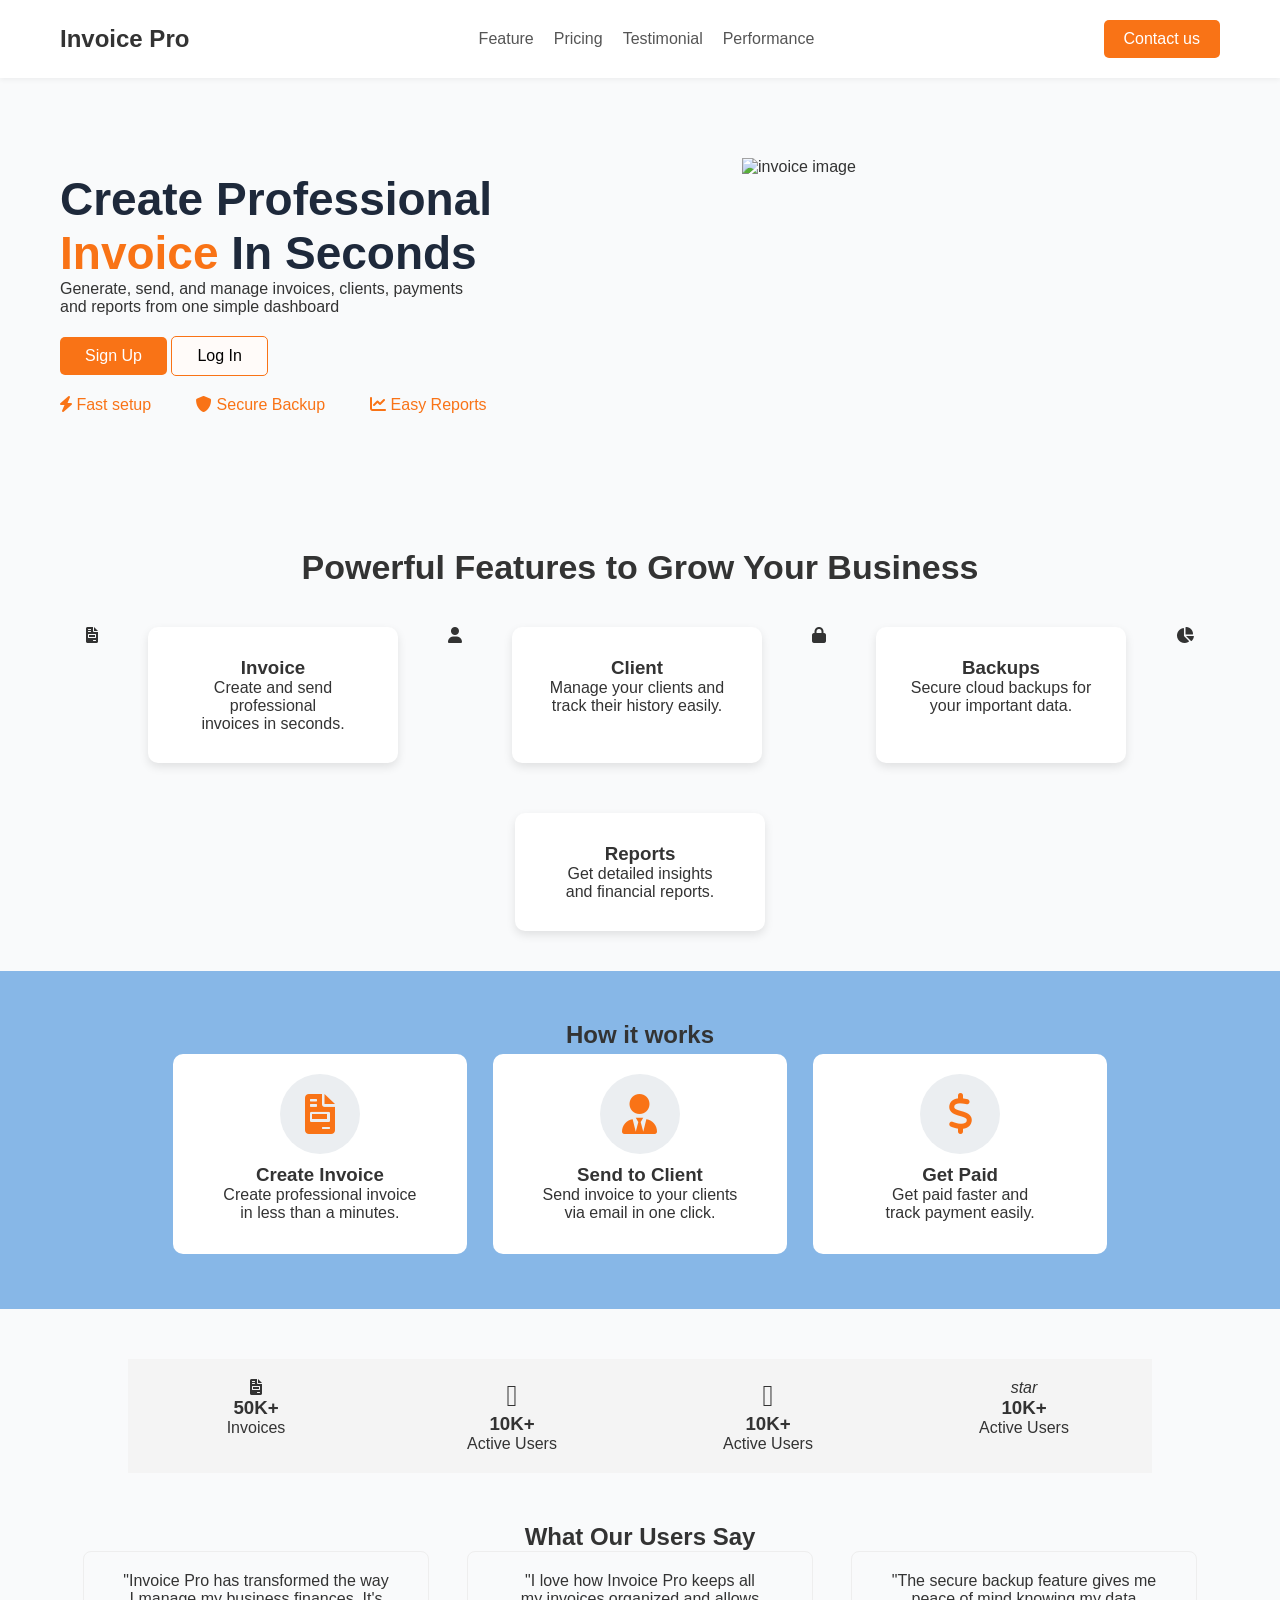
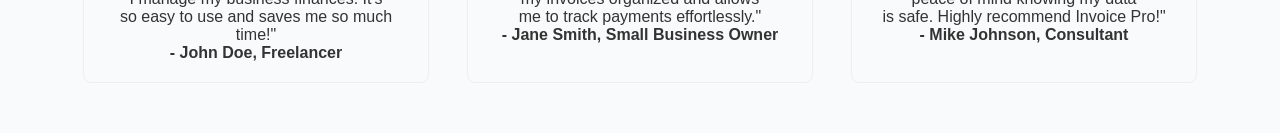
==== index.html @ 02c8c02e "add index.html and index,.css" ====
<!DOCTYPE html>
<html lang="en">

<head>
    <meta charset="UTF-8">
    <meta name="viewport" content="width=device-width, initial-scale=1.0">
    <title>InvoicePro Landing Page</title>
    <link rel="preconnect" href="https://fonts.googleapis.com">
<link rel="preconnect" href="https://gstatic.com" crossorigin>
<link href="https://googleapis.com" rel="stylesheet">
    <link rel="stylesheet" href="https://cdnjs.cloudflare.com/ajax/libs/font-awesome/6.0.0/css/all.min.css">
    <link rel="stylesheet" href="../css/index.css">
</head>

<body>

    <header class="header">
        <div class="container navbar">
            <div style="font-size: 24px; font-weight: bold;" class="logo">Invoice Pro</div>
            <nav>
                <ul class="nav-links">
                    <li><a href="#">Feature</a></li>
                    <li><a href="#">Pricing</a></li>
                    <li><a href="#">Testimonial</a></li>
                    <li><a href="#">Performance</a></li>
                </ul>
            </nav>
            <a href="#" class="btn-contact">Contact us</a>
        </div>
    </header>

    <section class="hero-section">
        <div class="container hero-container">
            <div class="hero-text">
                <h1>Create Professional <br> <span>Invoice</span> In Seconds</h1>
                <p>Generate, send, and manage invoices, clients, payments <br> and reports from one simple dashboard</p>
                <div class="hero-btns">
                    <button class="btn-signup">Sign Up</button>
                    <button class="btn-login">Log In</button>
                </div>
                <div style="margin-top: 20px;gap: 45px; display: flex; margin-left: 20px;">
                    <span><i class="fas fa-bolt"></i> Fast setup</span>
                    <span><i class="fas fa-shield-alt"></i> Secure Backup</span>
                    <span><i class="fas fa-chart-line"></i> Easy Reports</span>
                </div>
            </div>
            <div class="hero-image">
                <img src="#" alt="invoice image">
            </div>
        </div>
    </section>

    <section class="features-section">
        <h2 class="section-title">Powerful Features to Grow Your Business</h2>
        <div class="features-container">
            <i class="fas fa-file-invoice"></i>
            <div class="feature-item">
                <h3>Invoice</h3>
                <p>Create and send professional <br> invoices in seconds.</p>
            </div>
            <i class="fas fa-user"></i>
            <div class="feature-item">
                <h3>Client</h3>
                <p>Manage your clients and <br> track their history easily.</p>
            </div>
            <i class="fas fa-lock"></i>
            <div class="feature-item">
                <h3>Backups</h3>
                <p>Secure cloud backups for <br> your important data.</p>
            </div>
            <i class="fas fa-chart-pie"></i>
            <div class="feature-item">
                <h3>Reports</h3>
                <p>Get detailed insights <br> and financial reports.</p>
            </div>
        </div>
    </section>

    <section class="work">
        <h2>How it works</h2>
        <div class="work-container">
            <div class="work-step">
      <div class="work-icon"><i class="fa-solid fa-file-invoice"></i></div>
                <h3>Create Invoice</h3>
                <p>Create professional invoice <br> in less than a minutes.</p>
            </div>
            <div class="work-step">
               <div class="work-icon"><i class="fa-solid fa-user-tie"></i></div>
                <h3>Send to Client</h3>
                <p>Send invoice to your clients <br> via email in one click.</p>
            </div>
            <div class="work-step">
              <div class="work-icon"><i class="fa-solid fa-dollar-sign"></i></div>
                <h3>Get Paid</h3>
                <p>Get paid faster and <br> track payment easily.</p>
            </div>
        </div>
    </section>

     <section class="stats">
        <div class="stat-item">
            <i class="fa-solid fa-file-invoice"></i>
            <h3>50K+</h3>
            <p>Invoices</p>
        </div>
        <div class="stat-item">
            <i class="my-icon fa-file-invoice"></i>
            <h3>10K+</h3>
            <p>Active Users</p>
        </div>
        <div class="stat-item">
            <i class="my-icon fa-user"></i>
            <h3>10K+</h3>
            <p>Active Users</p>
        </div>
        <div class="stat-item">
           <i class="material-icons">star</i>
            <h3>10K+</h3>
            <p>Active Users</p>
        </div>
    </section> 

    <section class="review">
        <h2>What Our Users Say</h2>
        <div class="review-container">
            <div class="review-card">
                <p>"Invoice Pro has transformed the way  <br> I manage my business finances. It's <br> so easy to use and saves me
                    so much time!"</p>
                <h4>- John Doe, Freelancer</h4>
            </div>
            <div class="review-card">
                <p>"I love how Invoice Pro keeps all <br> my invoices organized and allows <br> me to track payments
                    effortlessly."</p>
                <h4>- Jane Smith, Small Business Owner</h4>
            </div>
            <div class="review-card">
                <p>"The secure backup feature gives me <br> peace of mind knowing my data <br> is safe. Highly recommend Invoice
                    Pro!"</p>
                <h4>- Mike Johnson, Consultant</h4>
            </div>
        </div>
    </section>
</body>

</html>
---- css/index.css ----
* {
    margin: 0;
    padding: 0;
    box-sizing: border-box;
    font-family: 'Poppins', sans-serif;
}

body {
    background-color: #f9fafb;
    color: #333;
}

.container {
    max-width: 1200px;
    margin: 0 auto;
    padding: 0 20px;
}


.header {
    background: white;
    padding: 20px 0;
    box-shadow: 0 2px 5px rgba(0, 0, 0, 0.05);
}

.navbar {
    display: flex;
    justify-content: space-between;
    align-items: center;
}

.nav-links {
    display: flex;
    list-style: none;
    gap: 20px;
}

.nav-links a {
    text-decoration: none;
    color: #555;
}

.btn-contact {
    background: #f97316;
    color: white;
    padding: 10px 20px;


    border-radius: 5px;
    text-decoration: none;
}



.hero-container {
    display: flex;
    align-items: center;
    padding: 80px 0;
    gap: 50px;
}

.hero-text h1 {
    margin-left: 20px;
    font-size: 46px;
    color: #1e293b;
}

.hero-text p {
    margin-left: 20px;
    /* font-size: 48px; */
    /* color: #1e293b; */
}

.hero-text span {
    color: #f97316;
}

.featured-bar {}

.hero-btns {
    gap: 30px;
    margin: 20px 20px;
}

.hero-image {
    width: 40%;
    height: 30vh;


    margin-left: 200px;
    /* background-color: rgb(61, 252, 252); */
    border-radius: 10px;
}

.btn-signup {
    background: #f97316;
    color: white;
    padding: 10px 25px;
    border: none;
    border-radius: 5px;
    cursor: pointer;
    text-decoration: none;
    font-size: 16px;
}

.btn-login {
    background: #fffbf9;
    color: rgb(2, 1, 1);
    padding: 10px 25px;
    border: none;
    border: 1px solid #f97316;
    border-radius: 5px;
    cursor: pointer;

    font-size: 16px;
}


.features-section {
    padding: 40px 20px;
    text-align: center;
}


.section-title {
    font-size: 34px;
    margin-bottom: 40px;
}

.features-container {
    margin: 0px 30px;
    display: flex;
    justify-content: center;
    gap: 50px;
    flex-wrap: wrap;
}

.feature-item {

    width: 250px;
    background: white;
    padding: 30px;
    border-radius: 10px;
    box-shadow: 0 4px 10px rgba(0, 0, 0, 0.1);
}

.feature-item i {
    font-size: 35px;
    color: #f97316;
    margin-bottom: 15px;
}


.work {
    background-color: #87b7e7;
    width: 100%;
    padding: 50px 0;
    text-align: center;
}

.work-container {
    display: flex;
    justify-content: space-around;
    align-items: center;
    width: 73%;
    margin: 5px auto;
    gap: 26px;
    /* background-color: #f97316; */
}

.work-step {
    width: 30%;
    display: flex;
    flex-direction: column;
    align-items: center;
    background-color: white;
    padding: 20px;
    border-radius: 10px;
}

.work-icon {
    width: 80px;
    height: 80px;
    padding: 20px 40px;
    font-size: 40px;
    background-color: #ebeef1;
    color: #f97316;
    border-radius: 50px;
    margin-bottom: 10px;
    display: flex;
    justify-content: center;
    /* background-color: #eee3db; */

}


.work-step {
    width: 35%;
    height: 200px;
    background-color: white;
}

.stats {
    width: 80%;
    display: flex;
    justify-content: space-around;
    margin: 50px auto 0 auto;
    padding: 20px 0;
    background-color: #f4f4f4;
}

.stat-item {
    width: 20%;
    text-align: center;
}
.my-icon {
    display: inline-block;
    font-size: 30px;
}

.review {
    width: 100%;
    padding: 50px 0;
    text-align: center;
}

.review-container {
    display: flex;
    justify-content: space-around;
    width: 90%;
    margin: 0 auto;
    flex-wrap: wrap;
}

.review-card {
    width: 30%;
    padding: 20px;
    box-sizing: border-box;
    border: 1px solid #eee;
    border-radius: 8px;
}
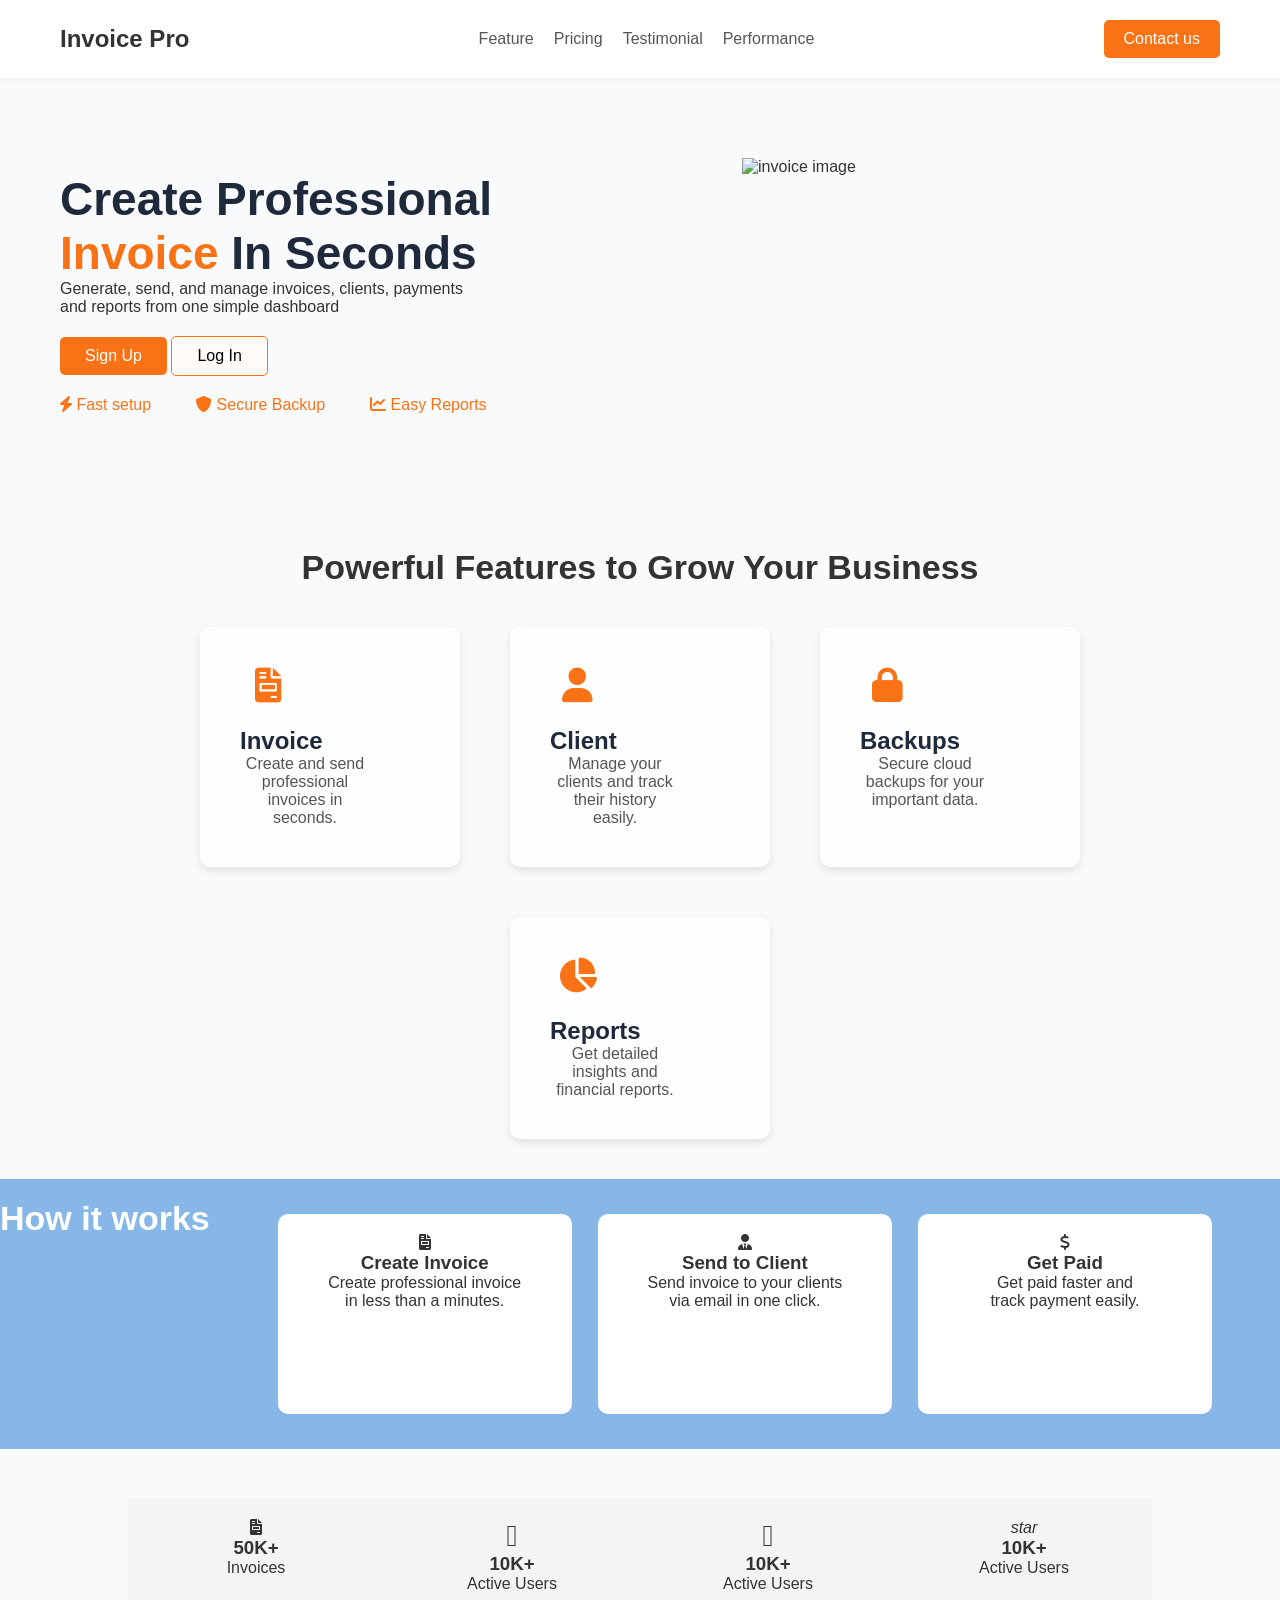
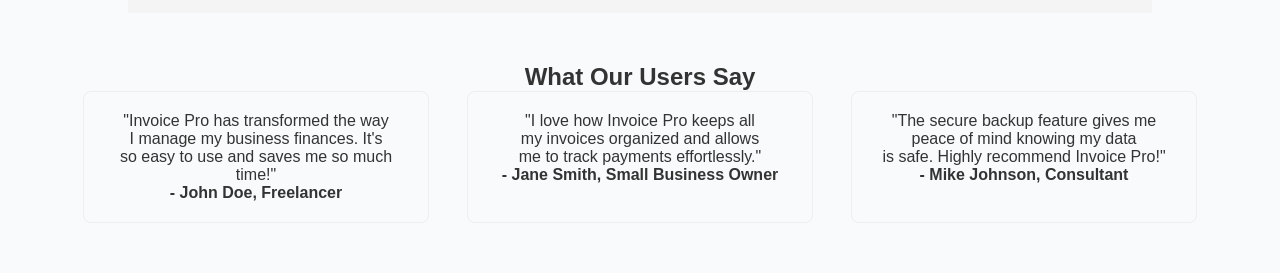
==== commit c3be4213: "add css" ====
--- a/index.html
+++ b/index.html
@@ -53,31 +53,31 @@
     <section class="features-section">
         <h2 class="section-title">Powerful Features to Grow Your Business</h2>
         <div class="features-container">
-            <i class="fas fa-file-invoice"></i>
             <div class="feature-item">
+                <i class="fas fa-file-invoice"></i>
                 <h3>Invoice</h3>
-                <p>Create and send professional <br> invoices in seconds.</p>
+                <p>Create and send professional invoices in seconds.</p>
             </div>
-            <i class="fas fa-user"></i>
             <div class="feature-item">
+                <i class="fas fa-user"></i>
                 <h3>Client</h3>
-                <p>Manage your clients and <br> track their history easily.</p>
+                <p>Manage your clients and  track their history easily.</p>
             </div>
-            <i class="fas fa-lock"></i>
             <div class="feature-item">
+                <i class="fas fa-lock"></i>
                 <h3>Backups</h3>
-                <p>Secure cloud backups for <br> your important data.</p>
+                <p>Secure cloud backups for your important data.</p>
             </div>
-            <i class="fas fa-chart-pie"></i>
             <div class="feature-item">
+                <i class="fas fa-chart-pie"></i>
                 <h3>Reports</h3>
-                <p>Get detailed insights <br> and financial reports.</p>
+                <p>Get detailed insights and financial reports.</p>
             </div>
         </div>
     </section>
 
     <section class="work">
-        <h2>How it works</h2>
+        <h2 >How it works</h2>
         <div class="work-container">
             <div class="work-step">
       <div class="work-icon"><i class="fa-solid fa-file-invoice"></i></div>
--- a/css/index.css
+++ b/css/index.css
@@ -136,26 +136,50 @@
 }
 
 .feature-item {
-
-    width: 250px;
-    background: white;
-    padding: 30px;
+    width: 260px;
+    /* display: flex; */
+    text-align: center;
+    background: rgb(255, 254, 254);
+    padding: 40px;
     border-radius: 10px;
     box-shadow: 0 4px 10px rgba(0, 0, 0, 0.1);
 }
 
+.feature-item h3 {
+    margin-right: 150px;
+    margin-top: 10px;
+    font-size: 24px;
+    color: #1e293b;
+}
+
 .feature-item i {
+    margin-right: 125px;
     font-size: 35px;
     color: #f97316;
     margin-bottom: 15px;
 }
+.feature-item p {
+    margin-right: 50px;
+    color: #555
+}
 
 
 .work {
+    display: flex;
+
     background-color: #87b7e7;
     width: 100%;
-    padding: 50px 0;
-    text-align: center;
+    height: 30vh;
+    text-align: center;
+}
+
+.work h2 {
+    display: flex;
+    justify-content: center;
+    text-align: center;
+    color: white;
+    font-size: 34px;
+    margin-top: 20px;
 }
 
 .work-container {
@@ -179,7 +203,7 @@
 }
 
 .work-icon {
-    width: 80px;
+    /* width: 80px;
     height: 80px;
     padding: 20px 40px;
     font-size: 40px;
@@ -188,8 +212,8 @@
     border-radius: 50px;
     margin-bottom: 10px;
     display: flex;
-    justify-content: center;
-    /* background-color: #eee3db; */
+    justify-content: space-around;
+    background-color: #eee3db; */
 
 }
 
@@ -213,6 +237,7 @@
     width: 20%;
     text-align: center;
 }
+
 .my-icon {
     display: inline-block;
     font-size: 30px;
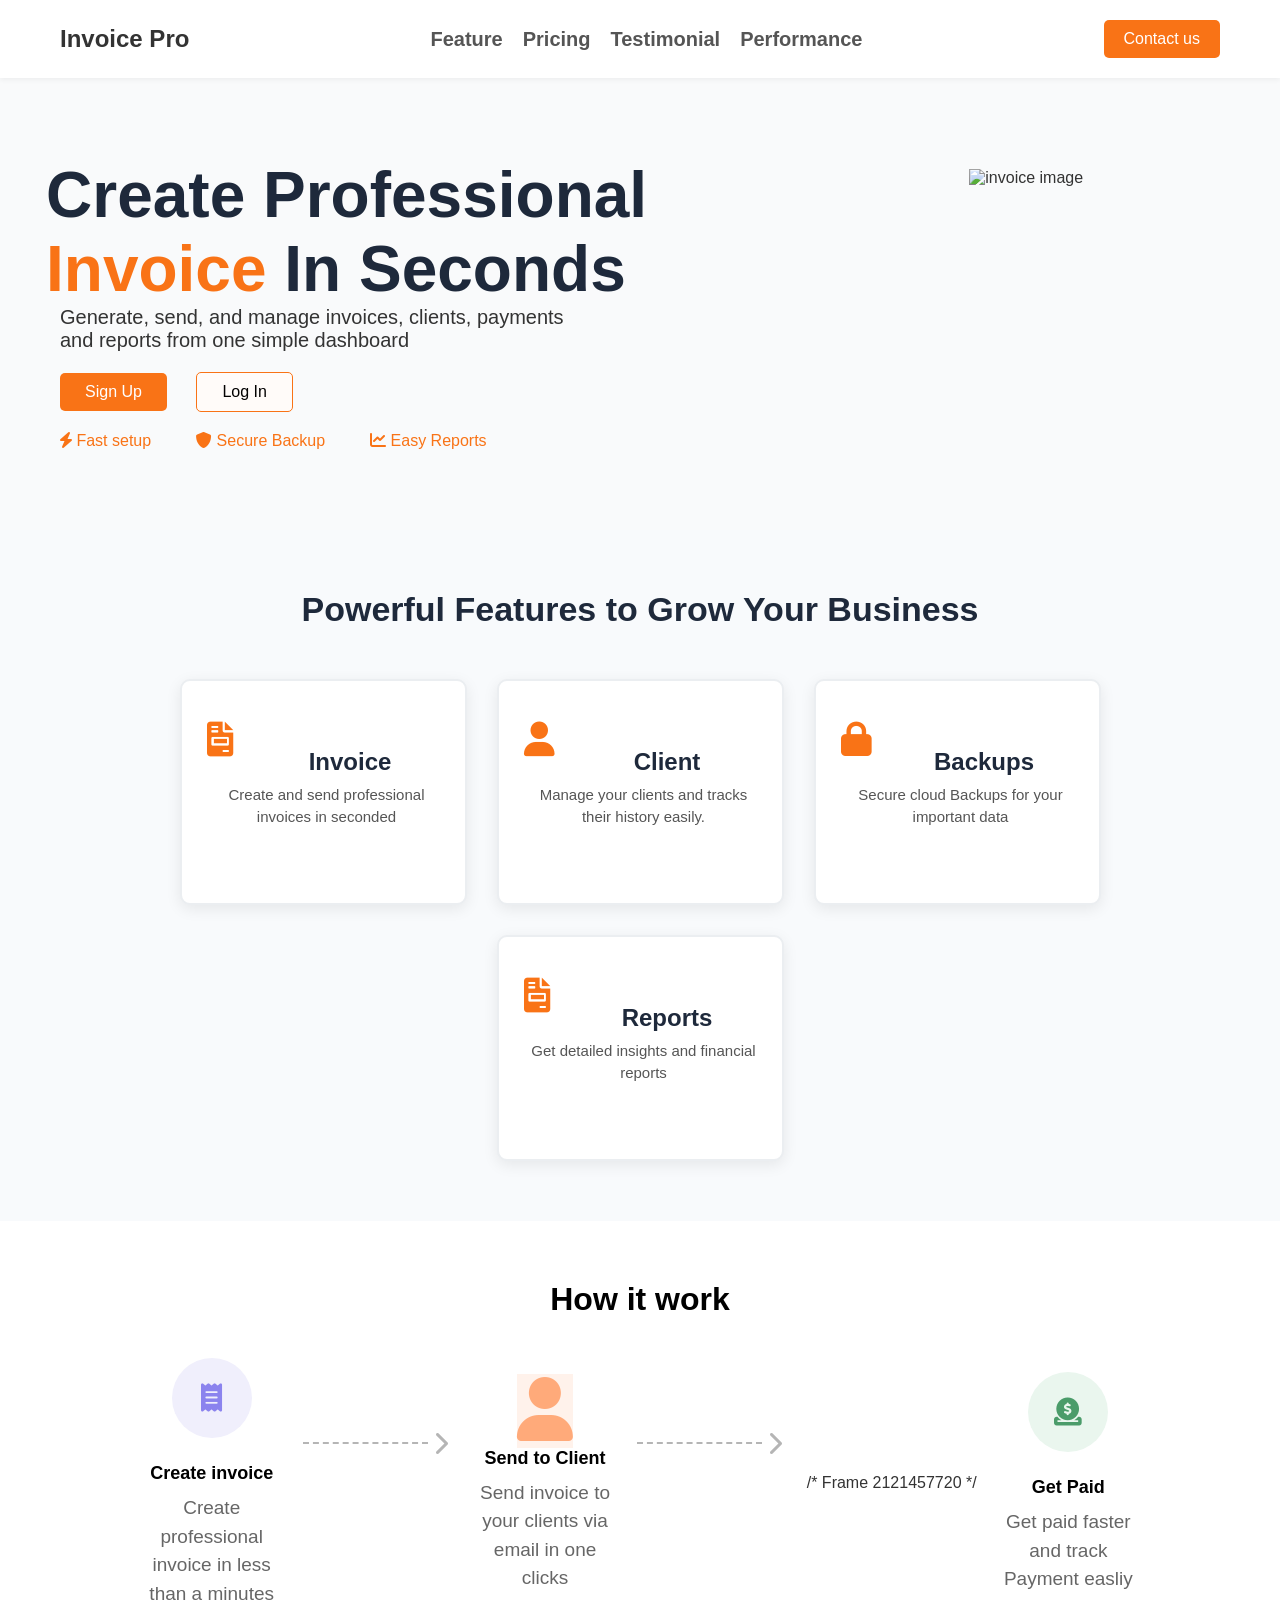
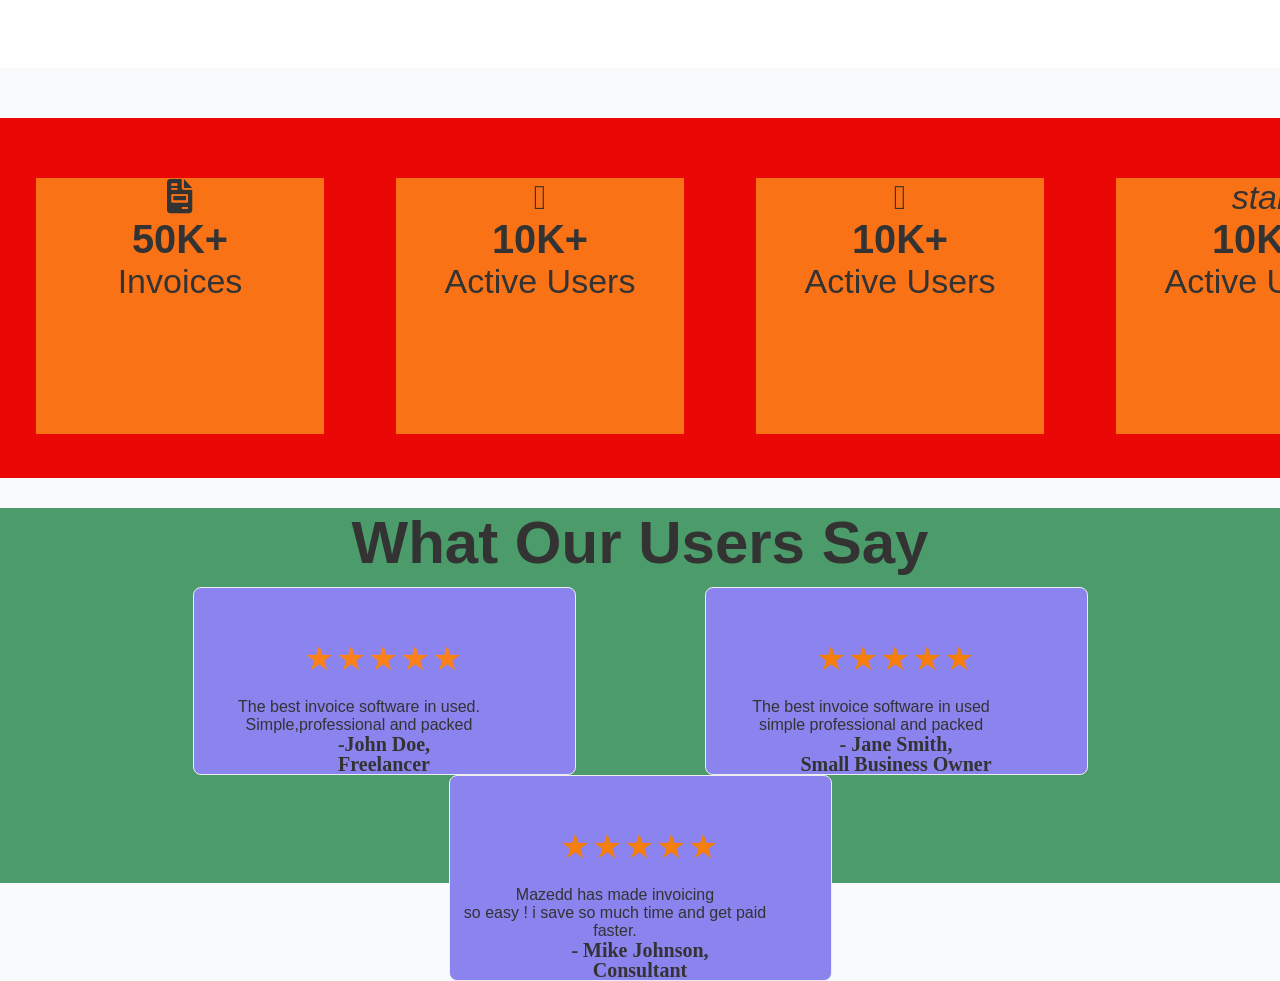
==== commit 6e752507: "index.html and css" ====
--- a/index.html
+++ b/index.html
@@ -6,10 +6,11 @@
     <meta name="viewport" content="width=device-width, initial-scale=1.0">
     <title>InvoicePro Landing Page</title>
     <link rel="preconnect" href="https://fonts.googleapis.com">
-<link rel="preconnect" href="https://gstatic.com" crossorigin>
-<link href="https://googleapis.com" rel="stylesheet">
+    <link rel="preconnect" href="https://gstatic.com" crossorigin>
+    <link href="https://fonts.googleapis.com" rel="stylesheet">
     <link rel="stylesheet" href="https://cdnjs.cloudflare.com/ajax/libs/font-awesome/6.0.0/css/all.min.css">
     <link rel="stylesheet" href="../css/index.css">
+
 </head>
 
 <body>
@@ -32,13 +33,14 @@
     <section class="hero-section">
         <div class="container hero-container">
             <div class="hero-text">
-                <h1>Create Professional <br> <span>Invoice</span> In Seconds</h1>
-                <p>Generate, send, and manage invoices, clients, payments <br> and reports from one simple dashboard</p>
+                <h1>Create Professional <span>Invoice</span> In Seconds</h1>
+                <p style="font-size: 20px;">Generate, send, and manage invoices, clients, payments <br> and reports from
+                    one simple dashboard</p>
                 <div class="hero-btns">
                     <button class="btn-signup">Sign Up</button>
                     <button class="btn-login">Log In</button>
                 </div>
-                <div style="margin-top: 20px;gap: 45px; display: flex; margin-left: 20px;">
+                <div style="margin-top: 20px;gap: 45px; display: flex; margin-left: 20px; border:20px ;">
                     <span><i class="fas fa-bolt"></i> Fast setup</span>
                     <span><i class="fas fa-shield-alt"></i> Secure Backup</span>
                     <span><i class="fas fa-chart-line"></i> Easy Reports</span>
@@ -50,54 +52,95 @@
         </div>
     </section>
 
+
+
     <section class="features-section">
         <h2 class="section-title">Powerful Features to Grow Your Business</h2>
+
         <div class="features-container">
             <div class="feature-item">
                 <i class="fas fa-file-invoice"></i>
                 <h3>Invoice</h3>
-                <p>Create and send professional invoices in seconds.</p>
+                <p>Create and send professional
+                    invoices in seconded</p>
             </div>
+
             <div class="feature-item">
                 <i class="fas fa-user"></i>
                 <h3>Client</h3>
-                <p>Manage your clients and  track their history easily.</p>
+                <p>Manage your clients and
+                    tracks their history easily.</p>
             </div>
+
             <div class="feature-item">
                 <i class="fas fa-lock"></i>
                 <h3>Backups</h3>
-                <p>Secure cloud backups for your important data.</p>
+                <p>Secure cloud Backups for
+                    your important data </p>
             </div>
+
             <div class="feature-item">
-                <i class="fas fa-chart-pie"></i>
+                <a href=""></a>
+                <i class="fas fa-file-invoice"></i>
+
                 <h3>Reports</h3>
-                <p>Get detailed insights and financial reports.</p>
+                <p>Get detailed insights and
+                    financial reports</p>
             </div>
         </div>
     </section>
 
+
     <section class="work">
-        <h2 >How it works</h2>
+        <h2>How it work</h2>
         <div class="work-container">
             <div class="work-step">
-      <div class="work-icon"><i class="fa-solid fa-file-invoice"></i></div>
-                <h3>Create Invoice</h3>
-                <p>Create professional invoice <br> in less than a minutes.</p>
+                <div class="work-icon icon-purple">
+
+                    <i class="fa-solid fa-receipt"></i>
+                </div>
+                <h3>Create invoice</h3>
+                <p>Create professional invoice in less than a minutes</p>
             </div>
+
+
+            <div class="work-arrow">
+                <i class="fa-solid fa-chevron-right"></i>
+            </div>
+
+
             <div class="work-step">
-               <div class="work-icon"><i class="fa-solid fa-user-tie"></i></div>
+                <div class="icon-orange">
+
+                    <i class="fa-solid fa-user"></i>
+                </div>
                 <h3>Send to Client</h3>
-                <p>Send invoice to your clients <br> via email in one click.</p>
+                <p>Send invoice to your clients via email in one clicks</p>
             </div>
+
+
+            <div class="work-arrow">
+                <i class="fa-solid fa-chevron-right"></i>
+            </div>/* Frame 2121457720 */
+
+
+
+
+
             <div class="work-step">
-              <div class="work-icon"><i class="fa-solid fa-dollar-sign"></i></div>
+                <div class="work-icon icon-green">
+
+                    <i class="fa-solid fa-circle-dollar-to-slot"></i>
+                </div>
                 <h3>Get Paid</h3>
-                <p>Get paid faster and <br> track payment easily.</p>
+                <p>Get paid faster and track Payment easliy</p>
             </div>
         </div>
     </section>
 
-     <section class="stats">
+
+
+    <section class="stats">
         <div class="stat-item">
             <i class="fa-solid fa-file-invoice"></i>
             <h3>50K+</h3>
@@ -114,29 +157,34 @@
             <p>Active Users</p>
         </div>
         <div class="stat-item">
-           <i class="material-icons">star</i>
+            <i class="material-icons">star</i>
             <h3>10K+</h3>
             <p>Active Users</p>
         </div>
-    </section> 
+    </section>
+
 
     <section class="review">
         <h2>What Our Users Say</h2>
         <div class="review-container">
             <div class="review-card">
-                <p>"Invoice Pro has transformed the way  <br> I manage my business finances. It's <br> so easy to use and saves me
-                    so much time!"</p>
-                <h4>- John Doe, Freelancer</h4>
+                <span class="icons" style="color: oklch(72.996% 0.17898 52.261); font-size: 34px; letter-spacing: 2px;">&#9733;&#9733;&#9733;&#9733;&#9733;</span>
+
+                <p>The best invoice software in used. <br> Simple,professional and packed </p>
+                <h4>-John Doe, <br> Freelancer</h4>
             </div>
             <div class="review-card">
-                <p>"I love how Invoice Pro keeps all <br> my invoices organized and allows <br> me to track payments
-                    effortlessly."</p>
-                <h4>- Jane Smith, Small Business Owner</h4>
+                <span class" icons" style="color: #f57e0e; font-size: 34px; letter-spacing: 2px;">&#9733;&#9733;&#9733;&#9733;&#9733;</span>
+
+                <p>The best invoice software in used <br> simple professional and packed</p>
+                <h4>- Jane Smith, <br> Small Business Owner</h4>
             </div>
             <div class="review-card">
-                <p>"The secure backup feature gives me <br> peace of mind knowing my data <br> is safe. Highly recommend Invoice
-                    Pro!"</p>
-                <h4>- Mike Johnson, Consultant</h4>
+                <span  class="icons"style="color: #f57e0e; font-size: 34px; letter-spacing: 2px; ">&#9733;&#9733;&#9733;&#9733;&#9733;</span>
+
+                <p>Mazedd has made invoicing <br> so easy ! i save so much time and get paid faster.</p>
+                <h4>- Mike Johnson, <br> Consultant</h4>
+                <!-- <a href="#">dfhjsk</a> -->
             </div>
         </div>
     </section>
--- a/css/index.css
+++ b/css/index.css
@@ -33,6 +33,8 @@
     display: flex;
     list-style: none;
     gap: 20px;
+    font-weight: 600;
+    font-size: 20px;
 }
 
 .nav-links a {
@@ -60,14 +62,16 @@
 }
 
 .hero-text h1 {
-    margin-left: 20px;
-    font-size: 46px;
+    margin-left: 6px;
+    font-size: 64px;
+    font-weight: 600;
     color: #1e293b;
 }
 
 .hero-text p {
     margin-left: 20px;
-    /* font-size: 48px; */
+    font-size: 20px;
+    font-weight: 400;
     /* color: #1e293b; */
 }
 
@@ -78,7 +82,7 @@
 .featured-bar {}
 
 .hero-btns {
-    gap: 30px;
+    gap: 60px;
     margin: 20px 20px;
 }
 
@@ -101,6 +105,7 @@
     cursor: pointer;
     text-decoration: none;
     font-size: 16px;
+
 }
 
 .btn-login {
@@ -111,38 +116,81 @@
     border: 1px solid #f97316;
     border-radius: 5px;
     cursor: pointer;
-
+    margin-left: 25px;
     font-size: 16px;
 }
 
 
+
+
 .features-section {
-    padding: 40px 20px;
+    padding: 60px 20px;
     text-align: center;
-}
-
+    background-color: #f8fafc;
+}
 
 .section-title {
     font-size: 34px;
-    margin-bottom: 40px;
+    margin-bottom: 50px;
+    color: #1e293b;
 }
 
 .features-container {
-    margin: 0px 30px;
     display: flex;
     justify-content: center;
-    gap: 50px;
+    gap: 30px;
     flex-wrap: wrap;
+    padding: 0 5%;
 }
 
 .feature-item {
-    width: 260px;
-    /* display: flex; */
-    text-align: center;
-    background: rgb(255, 254, 254);
-    padding: 40px;
+    width: 287px;
+    height: 226px;
+    background: #ffffff;
+    padding: 40px 25px;
+    border: 2px solid #ebeef1;
+    box-shadow: 0 4px 15px rgba(0, 0, 0, 0.08);
+
     border-radius: 10px;
-    box-shadow: 0 4px 10px rgba(0, 0, 0, 0.1);
+    transition: all 0.3s ease;
+}
+
+.feature-item:hover {
+    border-color: #f97316;
+    box-shadow: 0 6px 20px rgba(0, 0, 0, 0.15);
+    transform: translateY(-5px);
+    transition: all 0.3s ease;
+}
+
+.feature-item i {
+    width: 11.941176414489746px;
+    height: 11.941176414489746px;
+    font-size: 40px;
+    color: #f97316;
+    margin-bottom: 20px;
+    display: block;
+}
+
+.feature-item h3 {
+    width: 287px;
+    height: 36px;
+    left: 22px;
+    top: 103px;
+    /* margin: 0 0 15px 0;  */
+    font-size: 24px;
+    color: #1e293b;
+    font-weight: 700;
+}
+
+.feature-item p {
+    width: 240px;
+    height: 48px;
+    top: 147px;
+    left: 22px;
+    margin: 0;
+    color: #555;
+    font-size: 15px;
+    line-height: 1.5;
 }
 
 .feature-item h3 {
@@ -157,110 +205,201 @@
     font-size: 35px;
     color: #f97316;
     margin-bottom: 15px;
-}
+    /* Frame 2121457730 position: absolute;
+    width: 287px;
+    height: 226px;
+    left: 1049px;
+    top: 983px; */
+    /* 
+    width: 287px;
+    height: 226px;
+    top: 983px;
+    left: 1049px;
+    angle: 0 deg;
+    opacity: 1; */
+
+}
+
 .feature-item p {
     margin-right: 50px;
     color: #555
 }
 
 
+@import url('https://googleapis.com');
+
 .work {
-    display: flex;
-
-    background-color: #87b7e7;
-    width: 100%;
-    height: 30vh;
+    font-family: 'Poppins', sans-serif;
+    padding: 60px 20px;
     text-align: center;
+    background-color: #ffffff;
 }
 
 .work h2 {
-    display: flex;
+    font-size: 32px;
+    font-weight: 700;
+    margin-bottom: 40px;
+    color: #000000;
+}
+
+.work-container {
+    display: flex;
+    align-items: center;
     justify-content: center;
-    text-align: center;
-    color: white;
-    font-size: 34px;
-    margin-top: 20px;
-}
-
-.work-container {
-    display: flex;
-    justify-content: space-around;
-    align-items: center;
-    width: 73%;
-    margin: 5px auto;
-    gap: 26px;
-    /* background-color: #f97316; */
+    max-width: 1000px;
+    margin: 0 auto;
+    gap: 20px;
 }
 
 .work-step {
-    width: 30%;
+    flex: 1;
     display: flex;
     flex-direction: column;
     align-items: center;
-    background-color: white;
-    padding: 20px;
-    border-radius: 10px;
 }
 
 .work-icon {
-    /* width: 80px;
+    width: 80px;
     height: 80px;
-    padding: 20px 40px;
-    font-size: 40px;
-    background-color: #ebeef1;
-    color: #f97316;
-    border-radius: 50px;
-    margin-bottom: 10px;
-    display: flex;
-    justify-content: space-around;
-    background-color: #eee3db; */
-
-}
-
-
-.work-step {
-    width: 35%;
-    height: 200px;
-    background-color: white;
-}
+    border-radius: 50%;
+    display: flex;
+    align-items: center;
+    justify-content: center;
+    font-size: 28px;
+    margin-bottom: 25px;
+}
+
+.icon-purple {
+    background-color: #f0effc;
+    color: #8b83ee;
+}
+
+.icon-orange {
+    background-color: #fff2eb;
+    color: #ffaa7a;
+    font-size: 64px;
+}
+
+.icon-green {
+    background-color: #eaf6ee;
+    color: #4b9c6a;
+}
+
+.work-step h3 {
+    font-size: 18px;
+    font-weight: 700;
+    color: #000000;
+    margin: 0 0 10px 0;
+}
+
+.work-step p {
+    font-size: 19px;
+    color: #666666;
+    line-height: 1.5;
+    margin: 0;
+}
+
+.work-arrow {
+    display: flex;
+    align-items: center;
+    justify-content: center;
+    color: #999999;
+    font-size: 24px;
+    width: 150px;
+    position: relative;
+    margin-bottom: 80px;
+}
+
+.work-arrow::before {
+    content: "";
+    position: absolute;
+    left: 0;
+    right: 25px;
+    top: 50%;
+    border-top: 2px dashed #b5b5b5;
+    transform: translateY(-50%);
+}
+
+.work-arrow i {
+    position: absolute;
+    right: 5px;
+    background: white;
+    padding-left: 5px;
+    color: #b5b5b5;
+}
+
 
 .stats {
-    width: 80%;
+    width: 1440px;
+    height: 360px;
     display: flex;
     justify-content: space-around;
     margin: 50px auto 0 auto;
     padding: 20px 0;
-    background-color: #f4f4f4;
+    background-color: #ec0707;
 }
 
 .stat-item {
     width: 20%;
+    height: 80%;
+    background-color: #f97316;
     text-align: center;
-}
-
-.my-icon {
-    display: inline-block;
-    font-size: 30px;
+    margin-top: 40px;
+    font-size: 34px;
+
+
 }
 
 .review {
     width: 100%;
-    padding: 50px 0;
+    height: 50%;
     text-align: center;
+    margin-top: 30px;
+    background-color: #4b9c6a;
+
+}
+
+.review h2 {
+    font-size: 60px;
+    style: bold;
+    size: 36px;
+    padding-bottom: 10px;
 }
 
 .review-container {
     display: flex;
     justify-content: space-around;
-    width: 90%;
+    width: 80%;
+    height: 296px;
+    /* background-color: #f97316; */
     margin: 0 auto;
     flex-wrap: wrap;
+    
 }
 
 .review-card {
-    width: 30%;
-    padding: 20px;
+    width: 383px;
+    
+    background-color: #8b83ee;
     box-sizing: border-box;
     border: 1px solid #eee;
     border-radius: 8px;
+    padding-top: 50px;
+}
+.review-card:hover{
+    color: #eaf6ee;
+}
+.review-card p{
+    padding-right: 50px;
+    padding-top: 20px;
+}
+.review-card h4 {
+    font-family: Poppins;
+    font-weight: 500px;
+    font-size: 20px;
+    line-height: 100%;
+}
+
+.icons {
+
 }
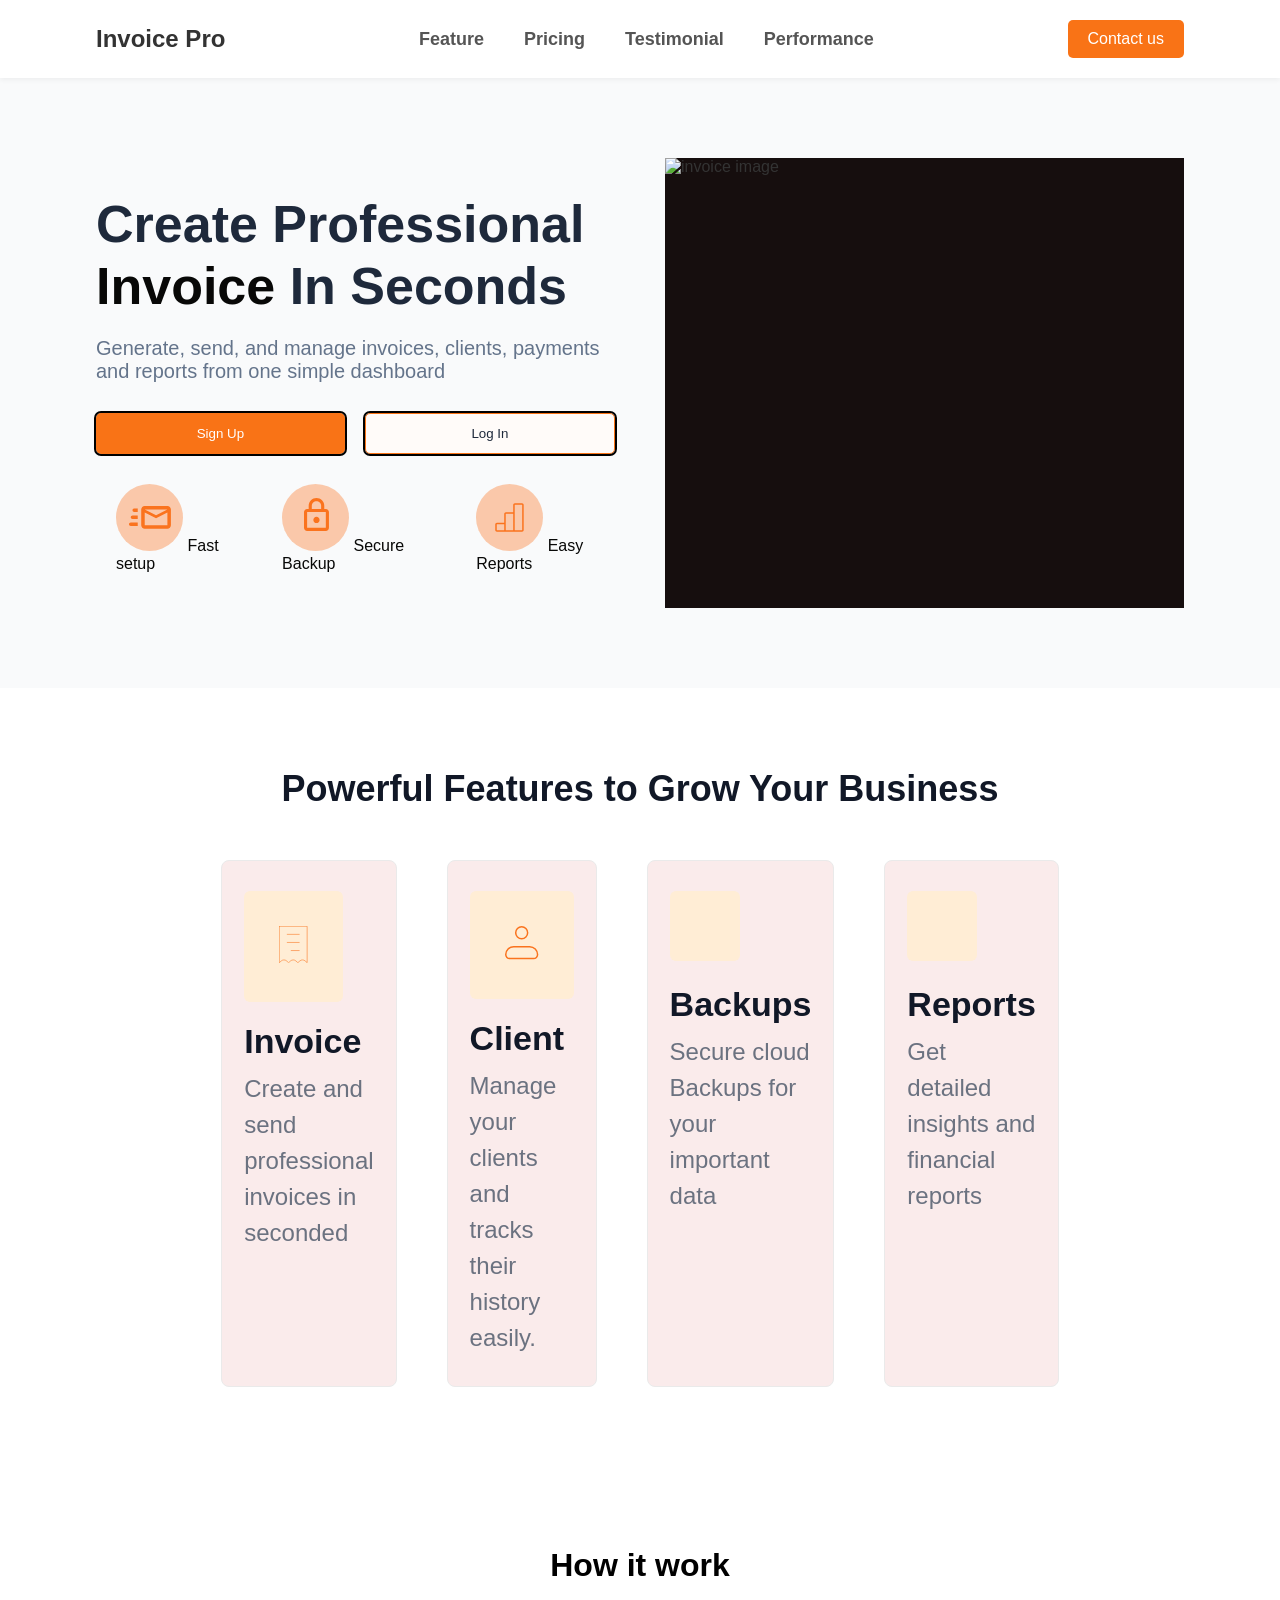
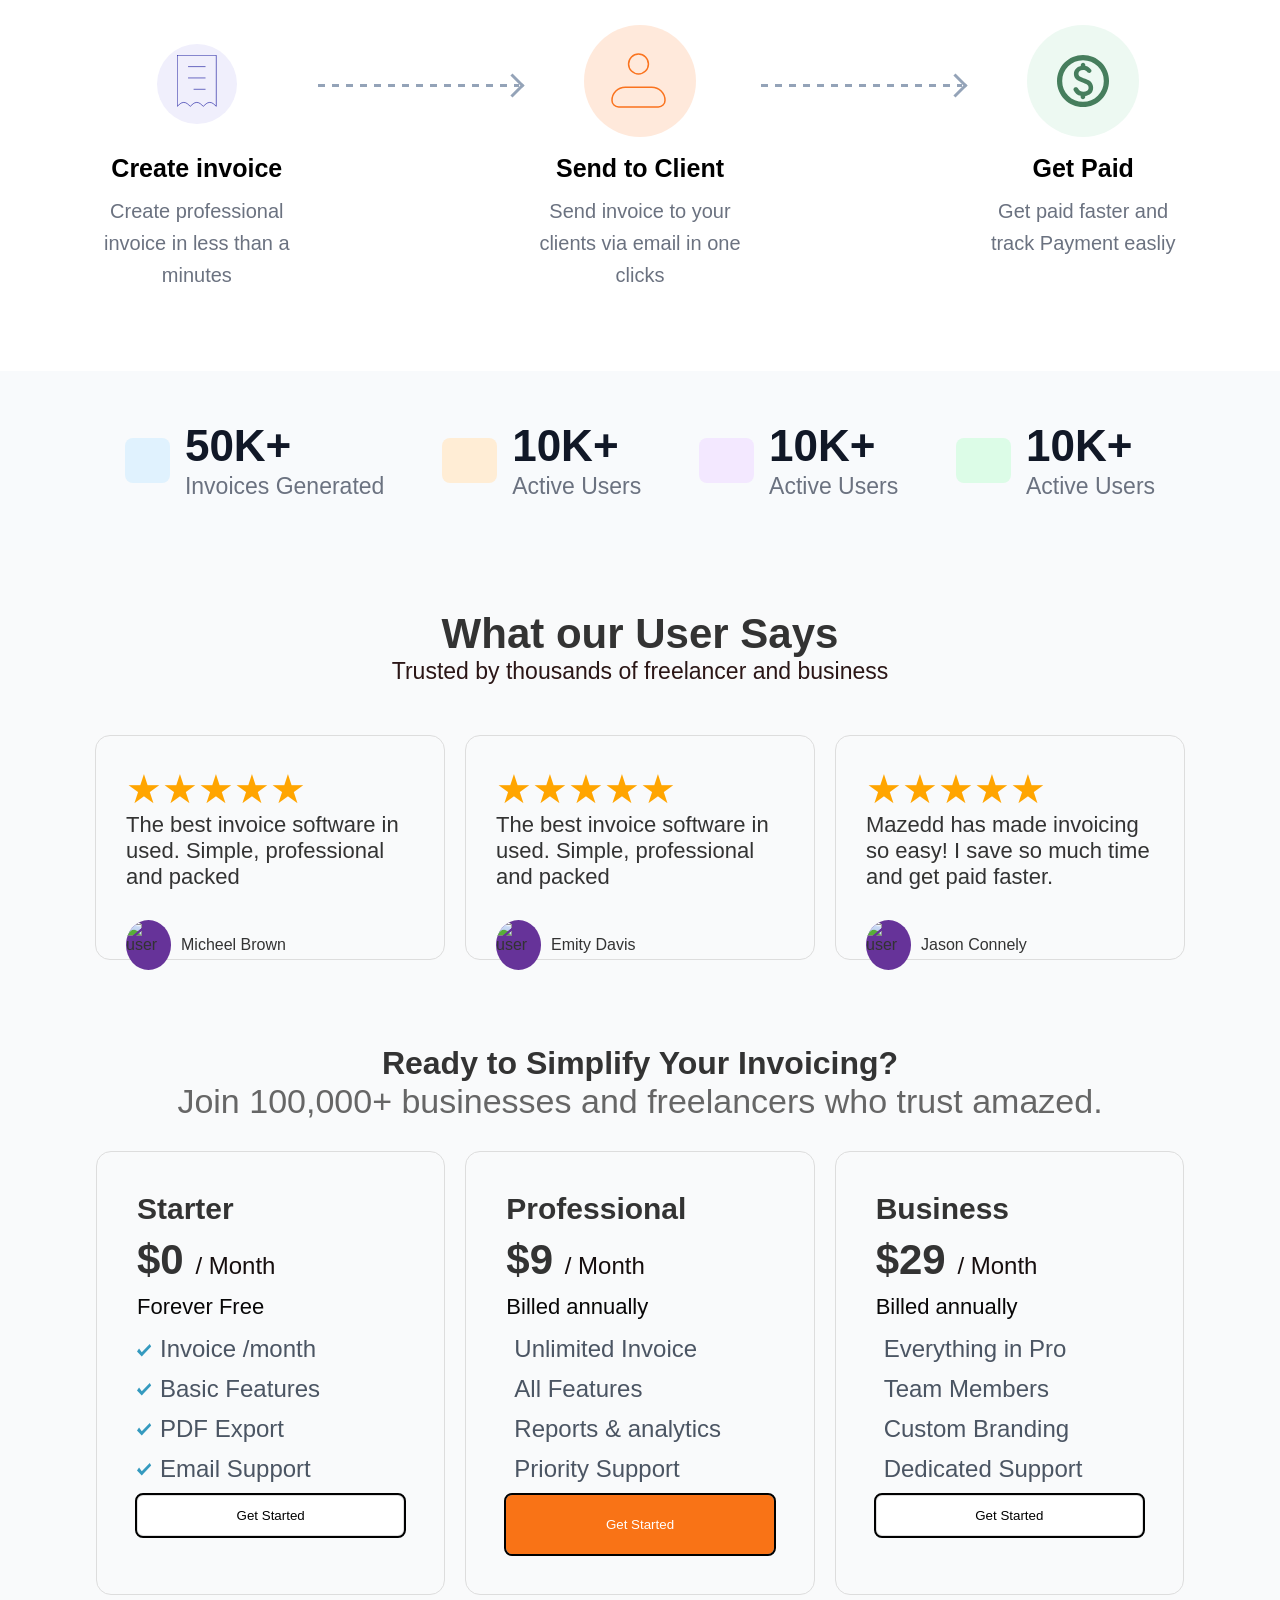
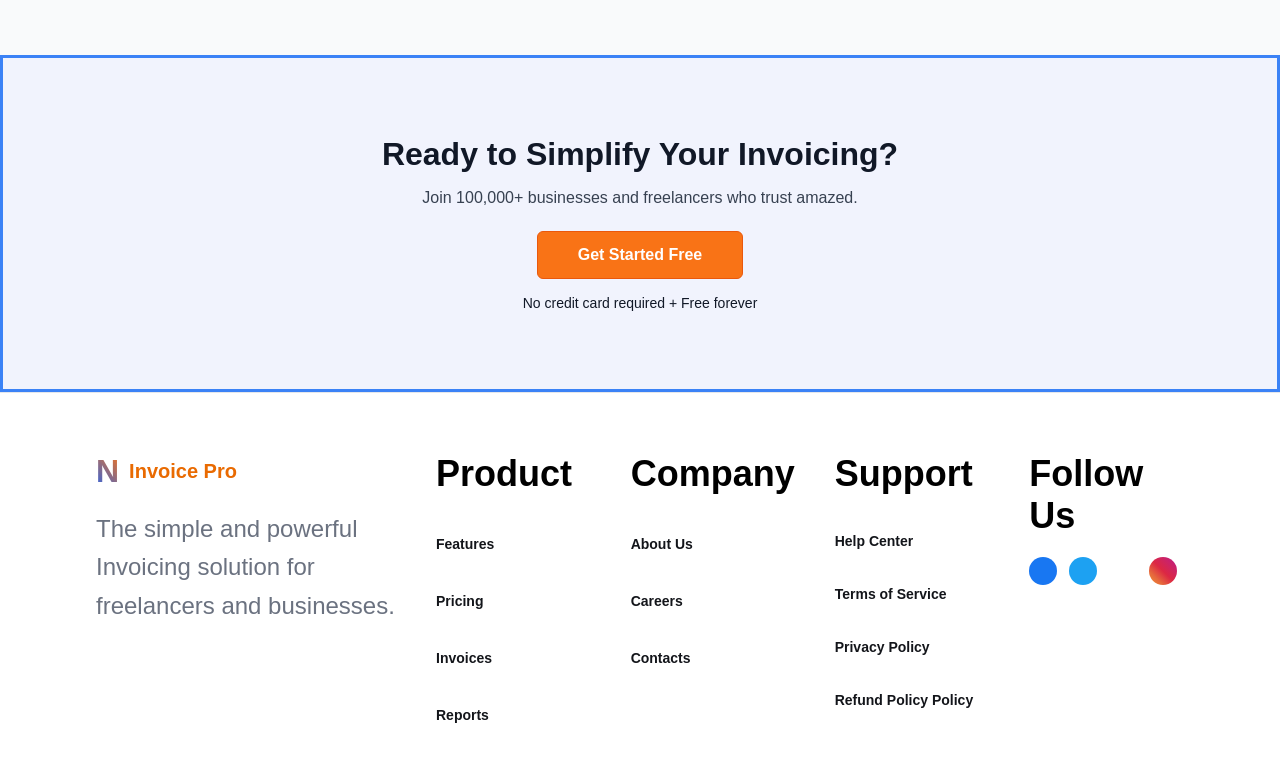
==== commit 5f8fbded: "add new things in leanding page" ====
--- a/index.html
+++ b/index.html
@@ -5,19 +5,18 @@
     <meta charset="UTF-8">
     <meta name="viewport" content="width=device-width, initial-scale=1.0">
     <title>InvoicePro Landing Page</title>
-    <link rel="preconnect" href="https://fonts.googleapis.com">
+    <link rel="preconnect" href="https://googleapis.com">
     <link rel="preconnect" href="https://gstatic.com" crossorigin>
-    <link href="https://fonts.googleapis.com" rel="stylesheet">
-    <link rel="stylesheet" href="https://cdnjs.cloudflare.com/ajax/libs/font-awesome/6.0.0/css/all.min.css">
-    <link rel="stylesheet" href="../css/index.css">
-
+    <link href="https://googleapis.com/css2?family=Poppins:wght@400;500;600;700&display=swap" rel="stylesheet">
+    <link rel="stylesheet" href="https://cloudflare.com">
+    <link rel="stylesheet" href="./css/index.css">
 </head>
 
 <body>
 
     <header class="header">
         <div class="container navbar">
-            <div style="font-size: 24px; font-weight: bold;" class="logo">Invoice Pro</div>
+            <div style="font-size: 24px; font-weight: bold;" class="logo"> <i></i> Invoice Pro</div>
             <nav>
                 <ul class="nav-links">
                     <li><a href="#">Feature</a></li>
@@ -41,96 +40,125 @@
                     <button class="btn-login">Log In</button>
                 </div>
                 <div style="margin-top: 20px;gap: 45px; display: flex; margin-left: 20px; border:20px ;">
-                    <span><i class="fas fa-bolt"></i> Fast setup</span>
-                    <span><i class="fas fa-shield-alt"></i> Secure Backup</span>
-                    <span><i class="fas fa-chart-line"></i> Easy Reports</span>
+                    <span><i><svg width="67" height="67" viewBox="0 0 67 67" fill="none"
+                                xmlns="http://www.w3.org/2000/svg">
+                                <rect width="67" height="67" rx="33.5" fill="#FA731E" fill-opacity="0.37" />
+                                <path
+                                    d="M51.4097 22H28.713C26.7926 22 25.2213 23.5713 25.2213 25.4919V41.2052C25.2213 42.1313 25.5891 43.0195 26.244 43.6744C26.8988 44.3292 27.787 44.6971 28.713 44.6971H51.4097C53.3476 44.6971 54.9014 43.1432 54.9014 41.2052V25.4919C54.9014 24.5658 54.5336 23.6776 53.8787 23.0227C53.2239 22.3679 52.3357 22 51.4097 22ZM51.4097 41.2052H28.713V28.4076L40.0613 34.2215L51.4097 28.4076V41.2052ZM40.0613 31.2709L28.713 25.4919H51.4097L40.0613 31.2709ZM21.7295 41.2052C21.7295 41.502 21.7818 41.7814 21.8168 42.0782H14.7459C13.7822 42.0782 13 41.2925 13 40.3323C13 39.372 13.7822 38.5863 14.7459 38.5863H21.7295V41.2052ZM18.2377 24.6189H21.8168C21.7818 24.9157 21.7295 25.1951 21.7295 25.4919V28.1108H18.2377C17.2774 28.1108 16.4918 27.3251 16.4918 26.3648C16.4918 25.4046 17.2774 24.6189 18.2377 24.6189ZM14.7459 33.3485C14.7459 32.3883 15.5315 31.6026 16.4918 31.6026H21.7295V35.0945H16.4918C15.5315 35.0945 14.7459 34.3088 14.7459 33.3485Z"
+                                    fill="#FA731E" />
+                            </svg>
+                        </i> Fast setup</span>
+                    <span><i><svg width="67" height="67" viewBox="0 0 67 67" fill="none"
+                                xmlns="http://www.w3.org/2000/svg">
+                                <rect width="67" height="67" rx="33.5" fill="#FA731E" fill-opacity="0.37" />
+                                <path
+                                    d="M34.4709 39.0844C33.6441 39.0844 32.8511 38.754 32.2664 38.166C31.6817 37.578 31.3532 36.7804 31.3532 35.9488C31.3532 34.2086 32.7406 32.8133 34.4709 32.8133C35.2978 32.8133 36.0908 33.1436 36.6755 33.7317C37.2602 34.3197 37.5887 35.1172 37.5887 35.9488C37.5887 36.7804 37.2602 37.578 36.6755 38.166C36.0908 38.754 35.2978 39.0844 34.4709 39.0844ZM43.8241 43.7877V28.11H25.1177V43.7877H43.8241ZM43.8241 24.9744C44.651 24.9744 45.444 25.3048 46.0287 25.8928C46.6134 26.4808 46.9419 27.2784 46.9419 28.11V43.7877C46.9419 44.6193 46.6134 45.4168 46.0287 46.0049C45.444 46.5929 44.651 46.9233 43.8241 46.9233H25.1177C24.2909 46.9233 23.4979 46.5929 22.9132 46.0049C22.3285 45.4168 22 44.6193 22 43.7877V28.11C22 26.3697 23.3874 24.9744 25.1177 24.9744H26.6766V21.8389C26.6766 19.7599 27.4978 17.766 28.9595 16.296C30.4212 14.8259 32.4037 14 34.4709 14C35.4945 14 36.508 14.2028 37.4537 14.5967C38.3993 14.9906 39.2586 15.568 39.9824 16.296C40.7061 17.0239 41.2803 17.888 41.672 18.8391C42.0637 19.7901 42.2653 20.8095 42.2653 21.8389V24.9744H43.8241ZM34.4709 17.1355C33.2306 17.1355 32.0411 17.6311 31.1641 18.5131C30.287 19.3952 29.7943 20.5915 29.7943 21.8389V24.9744H39.1475V21.8389C39.1475 20.5915 38.6548 19.3952 37.7778 18.5131C36.9008 17.6311 35.7112 17.1355 34.4709 17.1355Z"
+                                    fill="#FA731E" />
+                            </svg>
+                        </i> Secure Backup</span>
+                    <span><i><svg width="67" height="67" viewBox="0 0 67 67" fill="none"
+                                xmlns="http://www.w3.org/2000/svg">
+                                <rect width="67" height="67" rx="33.5" fill="#FA731E" fill-opacity="0.37" />
+                                <path
+                                    d="M28.9791 46.9372H37.9581M28.9791 46.9372V39.4547M28.9791 46.9372H20.8979C20.6598 46.9372 20.4314 46.8426 20.263 46.6742C20.0946 46.5058 20 46.2774 20 46.0393V40.3526C20 40.1144 20.0946 39.886 20.263 39.7176C20.4314 39.5493 20.6598 39.4547 20.8979 39.4547H28.9791M37.9581 46.9372V28.9791M37.9581 46.9372H46.0393C46.2774 46.9372 46.5058 46.8426 46.6742 46.6742C46.8426 46.5058 46.9372 46.2774 46.9372 46.0393V20.8979C46.9372 20.6598 46.8426 20.4314 46.6742 20.263C46.5058 20.0946 46.2774 20 46.0393 20H38.856C38.6179 20 38.3895 20.0946 38.2211 20.263C38.0527 20.4314 37.9581 20.6598 37.9581 20.8979V28.9791M28.9791 39.4547V29.877C28.9791 29.6388 29.0737 29.4105 29.2421 29.2421C29.4105 29.0737 29.6388 28.9791 29.877 28.9791H37.9581"
+                                    stroke="#FA731E" stroke-width="1.5" />
+                            </svg>
+                        </i> Easy Reports</span>
                 </div>
             </div>
             <div class="hero-image">
-                <img src="#" alt="invoice image">
-            </div>
-        </div>
-    </section>
-
-
+                <img src="" alt="invoice image">
+            </div>
+        </div>
+    </section>
 
     <section class="features-section">
         <h2 class="section-title">Powerful Features to Grow Your Business</h2>
 
         <div class="features-container">
             <div class="feature-item">
-                <i class="fas fa-file-invoice"></i>
+                <i><svg width="29" height="37" viewBox="0 0 29 37" fill="none" xmlns="http://www.w3.org/2000/svg">
+<path d="M20.1861 8.37133H8.24496M20.1861 16.4585H8.24496M20.1861 24.5456H12.2254M0.28418 0.28418H28.1469V36.6763L26.093 34.8891C25.3716 34.261 24.4529 33.9158 23.5028 33.9158C22.5527 33.9158 21.634 34.261 20.9126 34.8891L18.8587 36.6763L16.8068 34.8891C16.0853 34.2605 15.1661 33.9149 14.2156 33.9149C13.265 33.9149 12.3459 34.2605 11.6243 34.8891L9.57242 36.6763L7.51854 34.8891C6.79715 34.261 5.87839 33.9158 4.9283 33.9158C3.97821 33.9158 3.05946 34.261 2.33806 34.8891L0.28418 36.6763V0.28418Z" stroke="#FA731E" stroke-width="0.568627" stroke-linecap="round" stroke-linejoin="round"/>
+</svg>
+</i>
                 <h3>Invoice</h3>
-                <p>Create and send professional
-                    invoices in seconded</p>
+                <p>Create and send professional invoices in seconded</p>
             </div>
 
             <div class="feature-item">
-                <i class="fas fa-user"></i>
+                <i><svg width="34" height="34" viewBox="0 0 34 34" fill="none" xmlns="http://www.w3.org/2000/svg">
+<path d="M0.75 28.6131C0.75 26.5018 1.58872 24.4769 3.08166 22.984C4.5746 21.4911 6.59945 20.6523 8.71078 20.6523H24.6324C26.7437 20.6523 28.7685 21.4911 30.2615 22.984C31.7544 24.4769 32.5931 26.5018 32.5931 28.6131C32.5931 29.6688 32.1738 30.6812 31.4273 31.4277C30.6808 32.1742 29.6684 32.5935 28.6127 32.5935H4.73039C3.67473 32.5935 2.6623 32.1742 1.91583 31.4277C1.16936 30.6812 0.75 29.6688 0.75 28.6131Z" stroke="#FA731E" stroke-width="1.5" stroke-linejoin="round"/>
+<path d="M16.6718 12.6912C19.9692 12.6912 22.6423 10.0181 22.6423 6.72059C22.6423 3.42312 19.9692 0.75 16.6718 0.75C13.3743 0.75 10.7012 3.42312 10.7012 6.72059C10.7012 10.0181 13.3743 12.6912 16.6718 12.6912Z" stroke="#FA731E" stroke-width="1.5"/>
+</svg>
+</i>
                 <h3>Client</h3>
-                <p>Manage your clients and
-                    tracks their history easily.</p>
+                <p>Manage your clients and tracks their history easily.</p>
             </div>
 
             <div class="feature-item">
-                <i class="fas fa-lock"></i>
+                <i></i>
                 <h3>Backups</h3>
-                <p>Secure cloud Backups for
-                    your important data </p>
+                <p>Secure cloud Backups for your important data </p>
             </div>
 
             <div class="feature-item">
                 <a href=""></a>
-                <i class="fas fa-file-invoice"></i>
-
+                <i></i>
                 <h3>Reports</h3>
-                <p>Get detailed insights and
-                    financial reports</p>
-            </div>
-        </div>
-    </section>
-
+                <p>Get detailed insights and financial reports</p>
+            </div>
+        </div>
+    </section>
 
     <section class="work">
         <h2>How it work</h2>
         <div class="work-container">
             <div class="work-step">
-                <div class="work-icon icon-purple">
-
-                    <i class="fa-solid fa-receipt"></i>
+                <div class="work-icon-purple">
+                    <i><svg width="40" height="52" viewBox="0 0 40 52" fill="none" xmlns="http://www.w3.org/2000/svg">
+                            <path
+                                d="M28.1413 11.6175H11.427M28.1413 22.9508H11.427M28.1413 34.2842H16.9985M0.28418 0.28418H39.2842V51.2842L36.4093 48.7795C35.3996 47.8993 34.1136 47.4155 32.7837 47.4155C31.4539 47.4155 30.1679 47.8993 29.1581 48.7795L26.2833 51.2842L23.4112 48.7795C22.4012 47.8986 21.1147 47.4143 19.7842 47.4143C18.4537 47.4143 17.1671 47.8986 16.1572 48.7795L13.2851 51.2842L10.4103 48.7795C9.4005 47.8993 8.1145 47.4155 6.78464 47.4155C5.45479 47.4155 4.16879 47.8993 3.15904 48.7795L0.28418 51.2842V0.28418Z"
+                                stroke="#000096" stroke-width="0.568627" stroke-linecap="round"
+                                stroke-linejoin="round" />
+                        </svg>
+                    </i>
                 </div>
                 <h3>Create invoice</h3>
                 <p>Create professional invoice in less than a minutes</p>
             </div>
 
-
-            <div class="work-arrow">
-                <i class="fa-solid fa-chevron-right"></i>
-            </div>
-
+            <div class="work-arrow"></div>
 
             <div class="work-step">
-                <div class="icon-orange">
-
-                    <i class="fa-solid fa-user"></i>
+                <div class="work-icon-orange">
+                    <i><svg width="112" height="112" viewBox="0 0 112 112" fill="none"
+                            xmlns="http://www.w3.org/2000/svg">
+                            <circle cx="56" cy="56" r="56" fill="#FFE9DB" />
+                            <path
+                                d="M28 75.375C28 71.8609 29.396 68.4907 31.8808 66.0058C34.3657 63.521 37.7359 62.125 41.25 62.125H67.75C71.2641 62.125 74.6343 63.521 77.1192 66.0058C79.604 68.4907 81 71.8609 81 75.375C81 77.1321 80.302 78.8172 79.0596 80.0596C77.8172 81.302 76.1321 82 74.375 82H34.625C32.8679 82 31.1828 81.302 29.9404 80.0596C28.698 78.8172 28 77.1321 28 75.375Z"
+                                stroke="#FA731E" stroke-width="1.5" stroke-linejoin="round" />
+                            <path
+                                d="M54.5 48.875C59.9883 48.875 64.4375 44.4258 64.4375 38.9375C64.4375 33.4492 59.9883 29 54.5 29C49.0117 29 44.5625 33.4492 44.5625 38.9375C44.5625 44.4258 49.0117 48.875 54.5 48.875Z"
+                                stroke="#FA731E" stroke-width="1.5" />
+                        </svg>
+                    </i>
                 </div>
                 <h3>Send to Client</h3>
                 <p>Send invoice to your clients via email in one clicks</p>
             </div>
 
-
-            <div class="work-arrow">
-                <i class="fa-solid fa-chevron-right"></i>
-            </div>/* Frame 2121457720 */
-
-
-
-
+            <div class="work-arrow"></div>
 
             <div class="work-step">
-                <div class="work-icon icon-green">
-
-                    <i class="fa-solid fa-circle-dollar-to-slot"></i>
+                <div class="work-icon-green">
+                    <i><svg width="112" height="112" viewBox="0 0 112 112" fill="none"
+                            xmlns="http://www.w3.org/2000/svg">
+                            <circle cx="56" cy="56" r="56" fill="#EDF9F2" />
+                            <path
+                                d="M56 82C52.4033 82 49.0233 81.3171 45.86 79.9512C42.6967 78.5853 39.945 76.7333 37.605 74.395C35.265 72.0567 33.4129 69.3051 32.0488 66.14C30.6847 62.9749 30.0017 59.5949 30 56C29.9983 52.4051 30.6812 49.0251 32.0488 45.86C33.4164 42.6949 35.2685 39.9433 37.605 37.605C39.9415 35.2667 42.6932 33.4147 45.86 32.0488C49.0268 30.6829 52.4068 30 56 30C59.5932 30 62.9732 30.6829 66.14 32.0488C69.3068 33.4147 72.0584 35.2667 74.395 37.605C76.7315 39.9433 78.5844 42.6949 79.9538 45.86C81.3231 49.0251 82.0052 52.4051 82 56C81.9948 59.5949 81.3118 62.9749 79.9512 66.14C78.5905 69.3051 76.7384 72.0567 74.395 74.395C72.0515 76.7333 69.2998 78.5862 66.14 79.9538C62.9801 81.3214 59.6001 82.0035 56 82ZM56 76.8C61.8066 76.8 66.725 74.785 70.755 70.755C74.785 66.725 76.8 61.8067 76.8 56C76.8 50.1933 74.785 45.275 70.755 41.245C66.725 37.215 61.8066 35.2 56 35.2C50.1933 35.2 45.275 37.215 41.245 41.245C37.215 45.275 35.2 50.1933 35.2 56C35.2 61.8067 37.215 66.725 41.245 70.755C45.275 74.785 50.1933 76.8 56 76.8ZM57.5288 73.5162C57.9829 73.0621 58.21 72.5317 58.21 71.925V70.95C60.3766 70.56 62.24 69.715 63.8 68.415C65.36 67.115 66.14 65.1867 66.14 62.63C66.14 60.81 65.62 59.1417 64.58 57.625C63.54 56.1083 61.46 54.7867 58.34 53.66C55.74 52.7933 53.9417 52.035 52.945 51.385C51.9483 50.735 51.45 49.8467 51.45 48.72C51.45 47.5933 51.8513 46.705 52.6538 46.055C53.4563 45.405 54.6151 45.08 56.13 45.08C56.9967 45.08 57.755 45.2317 58.405 45.535C59.055 45.8383 59.5966 46.25 60.03 46.77C60.4633 47.29 60.9512 47.6471 61.4938 47.8412C62.0363 48.0353 62.545 48.0249 63.02 47.81C63.67 47.55 64.1146 47.1054 64.3538 46.4762C64.593 45.847 64.5384 45.2733 64.19 44.755C63.4966 43.7583 62.6412 42.9133 61.6238 42.22C60.6063 41.5267 59.5117 41.1367 58.34 41.05V40.075C58.34 39.4683 58.1129 38.9379 57.6588 38.4838C57.2046 38.0297 56.6734 37.8017 56.065 37.8C55.4566 37.7983 54.9262 38.0262 54.4738 38.4838C54.0214 38.9414 53.7935 39.4718 53.79 40.075V41.05C51.6233 41.5267 49.9333 42.48 48.72 43.91C47.5067 45.34 46.9 46.9433 46.9 48.72C46.9 50.7567 47.4963 52.4033 48.6888 53.66C49.8813 54.9167 51.7551 56 54.31 56.91C57.04 57.9067 58.9363 58.795 59.9988 59.575C61.0613 60.355 61.5917 61.3733 61.59 62.63C61.59 64.06 61.0812 65.1113 60.0638 65.7838C59.0463 66.4563 57.8217 66.7917 56.39 66.79C55.2633 66.79 54.245 66.5196 53.335 65.9788C52.425 65.438 51.6667 64.6251 51.06 63.54C50.7133 62.9333 50.2583 62.5217 49.695 62.305C49.1317 62.0883 48.5683 62.0883 48.005 62.305C47.3983 62.5217 46.9537 62.9333 46.6712 63.54C46.3887 64.1467 46.3783 64.7317 46.64 65.295C47.3333 66.7683 48.265 67.9713 49.435 68.9038C50.605 69.8363 52.0133 70.4751 53.66 70.82V71.925C53.66 72.5317 53.8879 73.0629 54.3438 73.5188C54.7997 73.9747 55.3301 74.2017 55.935 74.2C56.5399 74.1983 57.0712 73.9712 57.5288 73.5188"
+                                fill="#467E5D" />
+                        </svg>
+                    </i>
                 </div>
                 <h3>Get Paid</h3>
                 <p>Get paid faster and track Payment easliy</p>
@@ -138,56 +166,215 @@
         </div>
     </section>
 
-
-
-    <section class="stats">
-        <div class="stat-item">
-            <i class="fa-solid fa-file-invoice"></i>
-            <h3>50K+</h3>
-            <p>Invoices</p>
-        </div>
-        <div class="stat-item">
-            <i class="my-icon fa-file-invoice"></i>
-            <h3>10K+</h3>
-            <p>Active Users</p>
-        </div>
-        <div class="stat-item">
-            <i class="my-icon fa-user"></i>
-            <h3>10K+</h3>
-            <p>Active Users</p>
-        </div>
-        <div class="stat-item">
-            <i class="material-icons">star</i>
-            <h3>10K+</h3>
-            <p>Active Users</p>
-        </div>
-    </section>
-
-
-    <section class="review">
-        <h2>What Our Users Say</h2>
-        <div class="review-container">
-            <div class="review-card">
-                <span class="icons" style="color: oklch(72.996% 0.17898 52.261); font-size: 34px; letter-spacing: 2px;">&#9733;&#9733;&#9733;&#9733;&#9733;</span>
-
-                <p>The best invoice software in used. <br> Simple,professional and packed </p>
-                <h4>-John Doe, <br> Freelancer</h4>
-            </div>
-            <div class="review-card">
-                <span class" icons" style="color: #f57e0e; font-size: 34px; letter-spacing: 2px;">&#9733;&#9733;&#9733;&#9733;&#9733;</span>
-
-                <p>The best invoice software in used <br> simple professional and packed</p>
-                <h4>- Jane Smith, <br> Small Business Owner</h4>
-            </div>
-            <div class="review-card">
-                <span  class="icons"style="color: #f57e0e; font-size: 34px; letter-spacing: 2px; ">&#9733;&#9733;&#9733;&#9733;&#9733;</span>
-
-                <p>Mazedd has made invoicing <br> so easy ! i save so much time and get paid faster.</p>
-                <h4>- Mike Johnson, <br> Consultant</h4>
-                <!-- <a href="#">dfhjsk</a> -->
-            </div>
-        </div>
-    </section>
+    <section class="stats-section">
+        <div class="stats-container">
+            <div class="stat-item">
+                <div class=" icon-blue">
+                    <i class="fa-solid fa-building"></i>
+                </div>
+                <div class="stat-text">
+                    <h3>50K+</h3>
+                    <p>Invoices Generated</p>
+                </div>
+            </div>
+
+            <div class="stat-item">
+                <div class="icon-circle icon-orange">
+                    <i class="fa-solid fa-users"></i>
+                </div>
+                <div class="stat-text">
+                    <h3 style="font-weight: 34px;">10K+</h3>
+                    <p>Active Users</p>
+                </div>
+            </div>
+
+            <div class="stat-item">
+                <div class="icon-circle icon-purple">
+                    <i class="fa-solid fa-shield-halved"></i>
+                </div>
+                <div class="stat-text">
+                    <h3>10K+</h3>
+                    <p>Active Users</p>
+                </div>
+            </div>
+
+            <div class="stat-item">
+                <div class="icon-circle icon-green">
+                    <i class="fa-solid fa-star"></i>
+                </div>
+                <div class="stat-text">
+                    <h3>10K+</h3>
+                    <p>Active Users</p>
+                </div>
+            </div>
+        </div>
+    </section>
+
+    <section class="sec-1">
+        <h2 class="title">What our User Says</h2>
+        <p class="second-title">Trusted by thousands of freelancer and business</p>
+
+        <div class="row">
+            <div class="card">
+                <div style="font-size: 40px;" class="stars">★★★★★</div>
+                <p class="text">The best invoice software in used. Simple, professional and packed</p>
+                <div class="user">
+                    <img src="user.jpg" alt="user">
+                    <p>Micheel Brown</p>
+                </div>
+            </div>
+            <div class="card">
+                <div style="font-size: 40px;" class="stars">★★★★★</div>
+                <p class="text">The best invoice software in used. Simple, professional and packed</p>
+                <div class="user">
+                    <img src="user.jpg" alt="user">
+                    <p>Emity Davis</p>
+                </div>
+            </div>
+            <div class="card">
+                <div style="font-size: 40px;" class="stars">★★★★★</div>
+                <p class="text">Mazedd has made invoicing so easy! I save so much time and get paid faster.</p>
+                <div class="user">
+                    <img src="user.jpg" alt="user">
+                    <p>Jason Connely</p>
+                </div>
+            </div>
+        </div>
+    </section>
+    <section class="sec-2">
+        <h2 class="heading">Ready to Simplify Your Invoicing?</h2>
+        <p class="para">Join 100,000+ businesses and freelancers who trust amazed. </p>
+        <div class="container div-boxes">
+            <div class="box">
+                <span class="plan-title">Starter</span>
+                <div class="price">$0 <span>/ Month</span></div>
+                <p class="plan-desc">Forever Free</p>
+                <ul class="plan-features">
+                    <li><i class="fa-solid fa-check"><svg width="15" height="13" viewBox="0 0 15 13" fill="none"
+                                xmlns="http://www.w3.org/2000/svg">
+                                <path
+                                    d="M2.04655 4.6025L0 7.43619L4.77529 12.3951L6.82184 10.2699L14.1684 2.47717L12.7516 0L4.77529 8.14461L2.04655 4.6025Z"
+                                    fill="#359ABF" />
+                            </svg>
+                        </i>Invoice /month</li>
+                    <li><svg width="15" height="13" viewBox="0 0 15 13" fill="none" xmlns="http://www.w3.org/2000/svg">
+                            <path
+                                d="M2.04655 4.6025L0 7.43619L4.77529 12.3951L6.82184 10.2699L14.1684 2.47717L12.7516 0L4.77529 8.14461L2.04655 4.6025Z"
+                                fill="#359ABF" />
+                        </svg>
+                        </i> Basic Features</li>
+                    <li><svg width="15" height="13" viewBox="0 0 15 13" fill="none" xmlns="http://www.w3.org/2000/svg">
+                            <path
+                                d="M2.04655 4.6025L0 7.43619L4.77529 12.3951L6.82184 10.2699L14.1684 2.47717L12.7516 0L4.77529 8.14461L2.04655 4.6025Z"
+                                fill="#359ABF" />
+                        </svg>
+                        </i>PDF Export</li>
+                    <li><svg width="15" height="13" viewBox="0 0 15 13" fill="none" xmlns="http://www.w3.org/2000/svg">
+                            <path
+                                d="M2.04655 4.6025L0 7.43619L4.77529 12.3951L6.82184 10.2699L14.1684 2.47717L12.7516 0L4.77529 8.14461L2.04655 4.6025Z"
+                                fill="#359ABF" />
+                        </svg>
+                        </i> Email Support</li>
+                </ul>
+                <button>Get Started</button>
+            </div>
+
+            <div class="box">
+                <span class="plan-title">Professional</span>
+                <div class="price">$9 <span>/ Month</span></div>
+                <p class="plan-desc">Billed annually</p>
+                <ul class="plan-features">
+                    <li><i class="fa-solid fa-check"></i> Unlimited Invoice</li>
+                    <li><i class="fa-solid fa-check"></i>All Features </li>
+                    <li><i class="fa-solid fa-check"></i> Reports & analytics</li>
+                    <li><i class="fa-solid fa-check"></i> Priority Support</li>
+                </ul>
+                <button class="btn-orange">Get Started</button>
+            </div>
+
+            <div class="box">
+                <span class="plan-title">Business</span>
+                <div class="price">$29 <span>/ Month</span></div>
+                <p class="plan-desc">Billed annually</p>
+                <ul class="plan-features">
+                    <li><i class="fa-solid fa-check"></i> Everything in Pro</li>
+                    <li><i class="fa-solid fa-check"></i> Team Members</li>
+                    <li><i class="fa-solid fa-check"></i> Custom Branding</li>
+                    <li><i class="fa-solid fa-check"></i> Dedicated Support</li>
+                </ul>
+                <button>Get Started</button>
+            </div>
+        </div>
+    </section>
+
+    <section class="section">
+        <h2 class="head-1">Ready to Simplify Your Invoicing?</h2>
+        <p class="section-text-top">Join 100,000+ businesses and freelancers who trust amazed.</p>
+        <a href="#" class="btn-get-started">Get Started Free</a>
+        <p class="section-subtext">No credit card required + Free forever</p>
+        <div class="cloud-cart-icons">
+            <i class="fa-solid fa-cloud-arrow-up cloud-icon"></i>
+            <i class="fa-solid fa-cart-shopping cart-icon"></i>
+        </div>
+    </section>
+
+    <footer class="footer-section">
+        <div class="footer-container">
+            <div class="footer-brand">
+                <div class="footer-logo">
+                    <span class="logo-icon">N</span>
+                    <span class="logo-text">Invoice Pro</span>
+                </div>
+                <p class="footer-text">The simple and powerful Invoicing solution for freelancers and businesses.</p>
+            </div>
+
+            <div class="footer-links-column">
+                <h4 class="footer-heading">Product</h4>
+                <ul class="footer-list">
+                    <li class="footer-list-item"><a href="#" class="footer-link">Features</a></li>
+                    <li class="footer-list-item"><a href="#" class="footer-link">Pricing</a></li>
+                    <li class="footer-list-item"><a href="#" class="footer-link">Invoices</a></li>
+                    <li class="footer-list-item"><a href="#" class="footer-link">Reports</a></li>
+                </ul>
+            </div>
+
+            <div class="footer-links-column">
+                <h4 class="footer-heading">Company</h4>
+                <ul class="footer-list">
+                    <li class="footer-list-item"><a href="#" class="footer-link">About Us</a></li>
+                    <li class="footer-list-item"><a href="#" class="footer-link">Careers</a></li>
+                    <li class="footer-list-item"><a href="#" class="footer-link">Contacts</a></li>
+                </ul>
+            </div>
+
+            <div class="footer-links-column">
+                <h4 class="footer-heading">Support</h4>
+                <ul class="footer-list">
+                    <li style="font-size: 34px;" class="footer-list-item"><a href="#" class="footer-link">Help
+                            Center</a></li>
+                    <li style="font-size: 34px;" class="footer-list-item"><a href="#" class="footer-link">Terms of
+                            Service</a></li>
+                    <li style="font-size: 34px;" class="footer-list-item"><a href="#" class="footer-link">Privacy
+                            Policy</a></li>
+                    <li style="font-size: 34px;" class="footer-list-item"><a href="#" class="footer-link">Refund Policy
+                            Policy</a></li>
+                </ul>
+            </div>
+
+            <div class="footer-links-column">
+                <h4 class="footer-heading">Follow Us</h4>
+                <div class="social-icons">
+                    <a href="#" class="social-icon fb"><i class="fa-brands fa-facebook-f"></i></a>
+                    <a href="#" class="social-icon tweeter"><i class="fa-brands fa-twitter"></i></a>
+                    <a href="#" class="social-icon linkrdin"><i class="fa-brands fa-linkedin"></i></a>
+                    <a href="#" class="social-icon instagram"><i class="fa-brands fa-instagram"></i></a>
+                </div>
+            </div>
+        </div>
+
+    </footer>
+
+
 </body>
 
 </html>
--- a/css/index.css
+++ b/css/index.css
@@ -11,9 +11,9 @@
 }
 
 .container {
+    width: 85%;
     max-width: 1200px;
     margin: 0 auto;
-    padding: 0 20px;
 }
 
 
@@ -32,27 +32,32 @@
 .nav-links {
     display: flex;
     list-style: none;
-    gap: 20px;
+    gap: 40px;
     font-weight: 600;
-    font-size: 20px;
+    font-size: 18px;
 }
 
 .nav-links a {
     text-decoration: none;
     color: #555;
+}
+
+.nav-links a:hover {
+    color: #f97316;
 }
 
 .btn-contact {
     background: #f97316;
     color: white;
     padding: 10px 20px;
-
-
     border-radius: 5px;
     text-decoration: none;
 }
 
-
+.btn-contact:hover {
+    background: #ea580c;
+    transform: translateY(-2px);
+}
 
 .hero-container {
     display: flex;
@@ -61,194 +66,165 @@
     gap: 50px;
 }
 
+.hero-text {
+    flex: 1;
+}
+
 .hero-text h1 {
-    margin-left: 6px;
-    font-size: 64px;
+    font-size: 52px;
     font-weight: 600;
     color: #1e293b;
+    line-height: 1.2;
+}
+
+.hero-text span {
+    color: #080807;
 }
 
 .hero-text p {
-    margin-left: 20px;
-    font-size: 20px;
-    font-weight: 400;
-    /* color: #1e293b; */
-}
-
-.hero-text span {
-    color: #f97316;
-}
-
-.featured-bar {}
+    font-size: 18px;
+    margin-top: 20px;
+    color: #64748b;
+}
 
 .hero-btns {
-    gap: 60px;
-    margin: 20px 20px;
-}
-
-.hero-image {
-    width: 40%;
-    height: 30vh;
-
-
-    margin-left: 200px;
-    /* background-color: rgb(61, 252, 252); */
-    border-radius: 10px;
+    display: flex;
+    gap: 20px;
+    margin: 30px 0;
 }
 
 .btn-signup {
     background: #f97316;
     color: white;
-    padding: 10px 25px;
+    padding: 12px 30px;
     border: none;
     border-radius: 5px;
     cursor: pointer;
-    text-decoration: none;
-    font-size: 16px;
-
-}
+}
+
+.btn-signup:hover {
+    background: #ea580c;
+    transform: translateY(-2px);
+}
+
 
 .btn-login {
     background: #fffbf9;
-    color: rgb(2, 1, 1);
-    padding: 10px 25px;
-    border: none;
+    color: #1e293b;
+    padding: 12px 30px;
     border: 1px solid #f97316;
     border-radius: 5px;
     cursor: pointer;
-    margin-left: 25px;
-    font-size: 16px;
-}
-
-
-
+}
+
+.btn-login:hover {
+    background: hwb(20 99% 0%);
+    color: rgb(7, 6, 6);
+    transform: translateY(2px);
+}
+
+.hero-image {
+    flex: 1;
+    display: flex;
+    justify-content: center;
+}
+
+.hero-image img {
+    background-color: #160e0e;
+    width: 100%;
+    height: 50vh;
+}
 
 .features-section {
-    padding: 60px 20px;
-    text-align: center;
-    background-color: #f8fafc;
-}
-
-.section-title {
-    font-size: 34px;
-    margin-bottom: 50px;
-    color: #1e293b;
-}
-
-.features-container {
-    display: flex;
-    justify-content: center;
-    gap: 30px;
-    flex-wrap: wrap;
-    padding: 0 5%;
-}
-
-.feature-item {
-    width: 287px;
-    height: 226px;
-    background: #ffffff;
-    padding: 40px 25px;
-    border: 2px solid #ebeef1;
-    box-shadow: 0 4px 15px rgba(0, 0, 0, 0.08);
-
-    border-radius: 10px;
-    transition: all 0.3s ease;
-}
-
-.feature-item:hover {
-    border-color: #f97316;
-    box-shadow: 0 6px 20px rgba(0, 0, 0, 0.15);
-    transform: translateY(-5px);
-    transition: all 0.3s ease;
-}
-
-.feature-item i {
-    width: 11.941176414489746px;
-    height: 11.941176414489746px;
-    font-size: 40px;
-    color: #f97316;
-    margin-bottom: 20px;
-    display: block;
-}
-
-.feature-item h3 {
-    width: 287px;
-    height: 36px;
-    left: 22px;
-    top: 103px;
-    /* margin: 0 0 15px 0;  */
-    font-size: 24px;
-    color: #1e293b;
-    font-weight: 700;
-}
-
-.feature-item p {
-    width: 240px;
-    height: 48px;
-    top: 147px;
-    left: 22px;
-    margin: 0;
-    color: #555;
-    font-size: 15px;
-    line-height: 1.5;
-}
-
-.feature-item h3 {
-    margin-right: 150px;
-    margin-top: 10px;
-    font-size: 24px;
-    color: #1e293b;
-}
-
-.feature-item i {
-    margin-right: 125px;
-    font-size: 35px;
-    color: #f97316;
-    margin-bottom: 15px;
-    /* Frame 2121457730 position: absolute;
-    width: 287px;
-    height: 226px;
-    left: 1049px;
-    top: 983px; */
-    /* 
-    width: 287px;
-    height: 226px;
-    top: 983px;
-    left: 1049px;
-    angle: 0 deg;
-    opacity: 1; */
-
-}
-
-.feature-item p {
-    margin-right: 50px;
-    color: #555
-}
-
-
-@import url('https://googleapis.com');
-
-.work {
-    font-family: 'Poppins', sans-serif;
-    padding: 60px 20px;
+    width: 100%;
+    padding: 80px 0;
     text-align: center;
     background-color: #ffffff;
 }
 
+.section-title {
+    font-size: 36px;
+    font-weight: 700;
+    margin-bottom: 50px;
+    color: #111827;
+}
+
+.features-container {
+    width: 60%;
+    /* height: 100%; */
+/* background-color: #10b981; */
+    margin: 0 auto;
+    display: flex;
+    justify-content: center;
+    gap: 50px;
+}
+
+.feature-item:hover {
+    transform: translateY(-5px);
+    border-color: #f97316;
+    box-shadow: 0 10px 20px rgba(249, 115, 22, 0.15);
+    padding-bottom: 50px;
+}
+
+
+.feature-item {
+    
+    padding: 30px 22px;
+    flex: 1;
+    background: #faebeb;
+    border: 1px solid #eaeaea;
+    border-radius: 8px;
+    text-align: left;
+}
+
+.feature-item i {
+    /* font-size: 34px; */
+    color: #f97316;
+    background-color: #ffedd5;
+    padding: 35px;
+    border-radius: 6px;
+    display: inline-block;
+    margin-bottom: 20px;
+}
+
+.feature-item h3 {
+    font-size: 34px;
+    font-weight: 700;
+    margin-bottom: 10px;
+    color: #111827;
+}
+
+.feature-item p {
+    font-size: 24px;
+    color: #6b7280;
+    line-height: 1.5;
+}
+
+
+.work {
+    width: 100%;
+    padding: 80px 0;
+    text-align: center;
+    background: #fff;
+    font-family: sans-serif;
+}
+
 .work h2 {
     font-size: 32px;
     font-weight: 700;
-    margin-bottom: 40px;
+    margin-bottom: 60px;
     color: #000000;
 }
 
 .work-container {
-    display: flex;
-    align-items: center;
-    justify-content: center;
-    max-width: 1000px;
+    width: 85%;
+    max-width: 1100px;
     margin: 0 auto;
+    display: flex;
+    align-items: flex-start;
+    justify-content: space-between;
     gap: 20px;
+    /* background-color: #10b981; */
 }
 
 .work-step {
@@ -256,150 +232,581 @@
     display: flex;
     flex-direction: column;
     align-items: center;
-}
-
-.work-icon {
+    text-align: center;
+}
+
+.work-icon-purple {
     width: 80px;
     height: 80px;
     border-radius: 50%;
     display: flex;
     align-items: center;
     justify-content: center;
-    font-size: 28px;
-    margin-bottom: 25px;
+    font-size: 26px;
+    margin-bottom: 30px;
+    background: #f0effc;
+    color: #6366f1;
+}
+
+.work-icon-orange {
+    width: 80px;
+    height: 80px;
+    border-radius: 50%;
+    display: flex;
+    align-items: center;
+    justify-content: center;
+    font-size: 26px;
+    margin-bottom: 30px;
+    background: #fff2eb;
+    color: #f97316;
+}
+
+.work-icon-green {
+    width: 80px;
+    height: 80px;
+    border-radius: 50%;
+    display: flex;
+    align-items: center;
+    justify-content: center;
+    font-size: 26px;
+    margin-bottom: 30px;
+    background: #eaf6ee;
+    color: #10b981;
+}
+
+.work-step h3 {
+    font-size: 25px;
+    font-weight: 700;
+    margin-bottom: 12px;
+    color: #000000;
+}
+
+.work-step p {
+    font-size: 20px;
+    color: #6b7280;
+    line-height: 1.6;
+    max-width: 220px;
+}
+
+.work-arrow {
+    position: relative;
+    flex: 1;
+    height: 3px;
+    background-image: linear-gradient(to right, #94a3b8 50%, transparent 50%);
+    background-size: 14px 100%;
+    background-repeat: repeat-x;
+    margin-top: 40px;
+}
+
+.work-arrow::after {
+    content: '';
+    position: absolute;
+    right: -2px;
+    top: -7px;
+    width: 14px;
+    height: 14px;
+    border-right: 3px solid #94a3b8;
+    border-bottom: 3px solid #94a3b8;
+    transform: rotate(-45deg);
+}
+
+
+
+.stats-section {
+    width: 100%;
+    background-color: #f8fafc;
+    padding: 50px 0;
+}
+
+.stats-container {
+    width: 85%;
+    max-width: 1200px;
+    margin: 0 auto;
+    display: flex;
+    justify-content: space-around;
+    align-items: center;
+}
+
+.stat-item {
+    display: flex;
+    align-items: center;
+    gap: 15px;
+}
+
+.icon-blue {
+    width: 45px;
+    height: 45px;
+    border-radius: 8px;
+    display: flex;
+    justify-content: center;
+    align-items: center;
+    font-size: 20px;
+    background-color: #e0f2fe;
+    color: #2563eb;
+}
+
+.icon-circle {
+    width: 55px;
+    height: 45px;
+    border-radius: 8px;
+    display: flex;
+    justify-content: center;
+    align-items: center;
+    font-size: 20px;
+
+}
+
+.icon-orange {
+    background-color: #ffedd5;
+    color: #ea580c;
 }
 
 .icon-purple {
-    background-color: #f0effc;
-    color: #8b83ee;
-}
-
-.icon-orange {
-    background-color: #fff2eb;
-    color: #ffaa7a;
-    font-size: 64px;
+    background-color: #f3e8ff;
+    color: #9333ea;
 }
 
 .icon-green {
-    background-color: #eaf6ee;
-    color: #4b9c6a;
-}
-
-.work-step h3 {
-    font-size: 18px;
+    background-color: #dcfce7;
+    color: #16a34a;
+}
+
+.icon-green:hover {
+
+    outline: 3px solid #10b981;
+    outline-offset: 4px;
+}
+
+
+.stat-text h3 {
+    font-size: 44px;
+    font-weight: 700;
+    color: #111827;
+    margin: 0;
+}
+
+
+.stat-text p {
+    font-size: 23px;
+    color: #6b7280;
+    margin: 2px 0 0 0;
+}
+
+
+.sec-1 {
+    margin: 60px auto;
+    text-align: center;
+}
+
+.sec-1 .row {
+    height: 30vh;
+    display: flex;
+    justify-content: center;
+    gap: 20px;
+    margin-top: 30px;
+    /* background-color: #2b84ce; */
+}
+
+.sec-1 .card {
+    width: 350px;
+    height: 25vh;
+    margin-top: 20px;
+    padding: 30px;
+    border: 1px solid #ddd;
+    border-radius: 15px;
+    text-align: left;
+    /* background: rgb(182, 36, 36); */
+}
+
+.title {
+    font-size: 42px;
+
+}
+
+.second-title {
+    font-size: 23px;
+    color: #2b1616;
+    margin-bottom: 20px;
+}
+
+.stars {
+    /* font-size: 43px; */
+    color: orange;
+}
+
+.text {
+    font-size: 22px;
+}
+
+.user {
+    height: 70px;
+    display: flex;
+    align-items: center;
+    gap: 10px;
+    margin-top: 20px;
+    /* background-color: #10b981; */
+}
+
+.user img {
+    width: 45px;
+    height: 50px;
+    border-radius: 50%;
+    background-color: rebeccapurple;
+}
+
+
+.sec-2 {
+    margin: 60px auto;
+    text-align: center;
+    /* background-color: #ea580c; */
+}
+
+.heading {
+    font-size: 32px;
+    font-weight: 700;
+}
+
+.para {
+    font-size: 34px;
+    color: #666;
+    margin-bottom: 20px;
+}
+
+.div-boxes {
+    /* background-color: #10b981; */
+    display: flex;
+    justify-content: center;
+    gap: 20px;
+    margin-top: 30px;
+
+}
+
+.box {
+    width: 350px;
+    padding: 40px;
+    border: 1px solid #ddd;
+    border-radius: 15px;
+    text-align: left;
+    /* background: rgb(199, 55, 55); */
+}
+
+/* . {
+    width: 380px;
+    padding: 30px;
+    border: 2px solid #f97316;
+    border-radius: 15px;
+    text-align: left;
+    background: white;
+} */
+
+.plan-title {
+    font-size: 30px;
+    font-weight: 600;
+    display: block;
+    /* background-color: lime; */
+}
+
+.price {
+    font-weight: bold;
+    font-size: 42px;
+    margin: 10px 0;
+}
+
+.price span {
+    /* background-color: indianred; */
+    font-size: 24px;
+    font-weight: 400;
+    color: #160e0e;
+    display: inline;
+}
+
+.plan-desc {
+    /* background-color: saddlebrown; */
+    font-size: 22px;
+    color: #080707;
+    margin-bottom: 15px;
+}
+
+.plan-features {
+    /* background-color: #9333ea; */
+    list-style: none;
+    padding: 0;
+    margin-bottom: 5px;
+}
+
+.plan-features li {
+    /* background-color: #666; */
+    font-size: 24px;
+    margin-bottom: 12px;
+    display: flex;
+    align-items: center;
+    gap: 8px;
+    color: #4b5563;
+}
+
+.plan-features li i {
+    color: #10b981;
+
+}
+
+button {
+    background-color: ;
+    width: 100%;
+    padding: 12px;
+    background: white;
+    color: black;
+    outline: 2px solid black;
+    border: 1px solid #ddd;
+    border-radius: 6px;
+    cursor: pointer;
+    font-weight: 500;
+}
+
+.btn-orange {
+    width: 100%;
+    padding: 22px;
+    background: #f97316;
+    color: white;
+    border: none;
+    border-radius: 6px;
+    cursor: pointer;
+    font-weight: 500;
+}
+
+.btn-orange:hover {
+    outline: 3px solid #2b84ce;
+    outline-offset: 4px;
+}
+
+
+
+.section {
+    position: relative;
+    width: 100%;
+    max-width: 1440px;
+    height: 337px;
+    margin: 0 auto;
+    background-color: #f1f3fd;
+    border: 3px solid #3b82f6;
+    display: flex;
+    flex-direction: column;
+    align-items: center;
+    justify-content: center;
+    text-align: center;
+    font-family: sans-serif;
+    box-sizing: border-box;
+    overflow: hidden;
+}
+
+.head-1 {
+    font-size: 32px;
+    font-weight: 700;
+    color: #111827;
+    margin-top: 0;
+    margin-right: 0;
+    margin-bottom: 16px;
+    margin-left: 0;
+}
+
+.section-text-top {
+    font-size: 16px;
+    color: #374151;
+    margin-top: 0;
+    margin-right: 0;
+    margin-bottom: 24px;
+    margin-left: 0;
+}
+
+.btn-get-started {
+    background-color: #f97316;
+    color: #ffffff;
+    font-size: 16px;
+    font-weight: 600;
+    text-decoration: none;
+    padding-top: 14px;
+    padding-right: 40px;
+    padding-bottom: 14px;
+    padding-left: 40px;
+    border-radius: 6px;
+    transition: all 0.3s ease;
+    margin-bottom: 16px;
+    border: 1px solid #ea580c;
+}
+
+.btn-get-started:hover {
+    background-color: #ea580c;
+    transform: translateY(-2px);
+}
+
+.section-subtext {
+    font-size: 14px;
+    color: #111827;
+    margin: 0;
+}
+
+.cloud-cart-icons {
+    position: absolute;
+    right: 100px;
+    top: 50%;
+    transform: translateY(-50%);
+    display: flex;
+    flex-direction: column;
+    gap: 20px;
+}
+
+.cloud-icon {
+    font-size: 48px;
+    color: #3b82f6;
+}
+
+.cart-icon {
+    font-size: 42px;
+    color: #f97316;
+}
+
+.footer-section {
+    width: 100%;
+    background-color: #ffffff;
+    padding-top: 60px;
+    padding-right: 0;
+    padding-bottom: 20px;
+    padding-left: 0px;
+    font-family: sans-serif;
+    border-top: 1px solid #e5e7eb;
+}
+
+.footer-container {
+    width: 85%;
+    max-width: 1200px;
+    margin-top: 0;
+    margin-right: auto;
+    margin-bottom: 0;
+    margin-left: auto;
+    display: flex;
+    justify-content: space-between;
+    align-items: flex-start;
+    gap: 40px;
+}
+
+.footer-brand {
+    flex: 2;
+    max-width: 300px;
+}
+
+.footer-text {
+    font-size: 24px;
+    color: #6b7280;
+    line-height: 1.6;
+}
+
+.footer-logo {
+    display: flex;
+    align-items: center;
+    gap: 10px;
+    margin-bottom: 20px;
+}
+
+.logo-icon {
+    font-size: 32px;
+    font-weight: 900;
+    color: #f97316;
+    background: linear-gradient(45deg, #2563eb, #f97316);
+    -webkit-background-clip: text;
+    -webkit-text-fill-color: transparent;
+}
+
+.logo-text {
+    font-size: 20px;
+    font-weight: 700;
+    color: #e96a01;
+}
+
+.footer-links-column {
+    flex: 1;
+}
+
+.footer-heading {
+    font-size: 36px;
     font-weight: 700;
     color: #000000;
-    margin: 0 0 10px 0;
-}
-
-.work-step p {
-    font-size: 19px;
-    color: #666666;
-    line-height: 1.5;
+    margin-top: 0;
+    margin-right: 0;
+    margin-bottom: 20px;
+    margin-left: 0;
+}
+
+.footer-list {
+    /* background-color: #0a66c2; */
+    list-style: none;
+    padding: 0;
     margin: 0;
 }
 
-.work-arrow {
-    display: flex;
-    align-items: center;
-    justify-content: center;
-    color: #999999;
-    font-size: 24px;
-    width: 150px;
-    position: relative;
-    margin-bottom: 80px;
-}
-
-.work-arrow::before {
-    content: "";
-    position: absolute;
-    left: 0;
-    right: 25px;
-    top: 50%;
-    border-top: 2px dashed #b5b5b5;
-    transform: translateY(-50%);
-}
-
-.work-arrow i {
-    position: absolute;
-    right: 5px;
-    background: white;
-    padding-left: 5px;
-    color: #b5b5b5;
-}
-
-
-.stats {
-    width: 1440px;
-    height: 360px;
-    display: flex;
-    justify-content: space-around;
-    margin: 50px auto 0 auto;
-    padding: 20px 0;
-    background-color: #ec0707;
-}
-
-.stat-item {
-    width: 20%;
-    height: 80%;
-    background-color: #f97316;
+.footer-list-item {
+    margin-bottom: 14px;
+    font-size: 38px;
+    font-weight: 700;
+}
+
+.footer-link {
+    text-decoration: none;
+    font-size: 14px;
+    color: #13151a;
+    transition: all 0.3s ease;
+}
+
+.footer-link:hover {
+    color: #f97316;
+}
+
+.social-icons {
+    display: flex;
+    gap: 12px;
+}
+
+.social-icon {
+    width: 28px;
+    height: 28px;
+    border-radius: 50%;
+    display: flex;
+    align-items: center;
+    justify-content: center;
+    color: #ffffff;
+    font-size: 14px;
+    text-decoration: none;
+    transition: all 0.3s ease;
+}
+
+.social-icon:hover {
+    transform: scale(1.1);
+}
+
+.fb {
+    background-color: #1877f2;
+}
+
+.tweeter {
+    background-color: #1da1f2;
+}
+
+.linkedin {
+    background-color: #0a66c2;
+}
+
+.instagram {
+    background: linear-gradient(45deg, #f09433 0%, #e6683c 25%, #dc2743 50%, #cc2366 75%, #bc1888 100%);
+}
+
+.footer-bottom {
+    width: 100%;
     text-align: center;
-    margin-top: 40px;
-    font-size: 34px;
-
-
-}
-
-.review {
-    width: 100%;
-    height: 50%;
-    text-align: center;
-    margin-top: 30px;
-    background-color: #4b9c6a;
-
-}
-
-.review h2 {
-    font-size: 60px;
-    style: bold;
-    size: 36px;
-    padding-bottom: 10px;
-}
-
-.review-container {
-    display: flex;
-    justify-content: space-around;
-    width: 80%;
-    height: 296px;
-    /* background-color: #f97316; */
-    margin: 0 auto;
-    flex-wrap: wrap;
-    
-}
-
-.review-card {
-    width: 383px;
-    
-    background-color: #8b83ee;
-    box-sizing: border-box;
-    border: 1px solid #eee;
-    border-radius: 8px;
-    padding-top: 50px;
-}
-.review-card:hover{
-    color: #eaf6ee;
-}
-.review-card p{
-    padding-right: 50px;
+    margin-top: 50px;
+    border-top: 1px solid #f3f4f6;
     padding-top: 20px;
 }
-.review-card h4 {
-    font-family: Poppins;
-    font-weight: 500px;
-    font-size: 20px;
-    line-height: 100%;
-}
-
-.icons {
-
+
+.footer-copyright {
+    font-size: 12px;
+    color: #9ca3af;
+    margin: 0;
 }
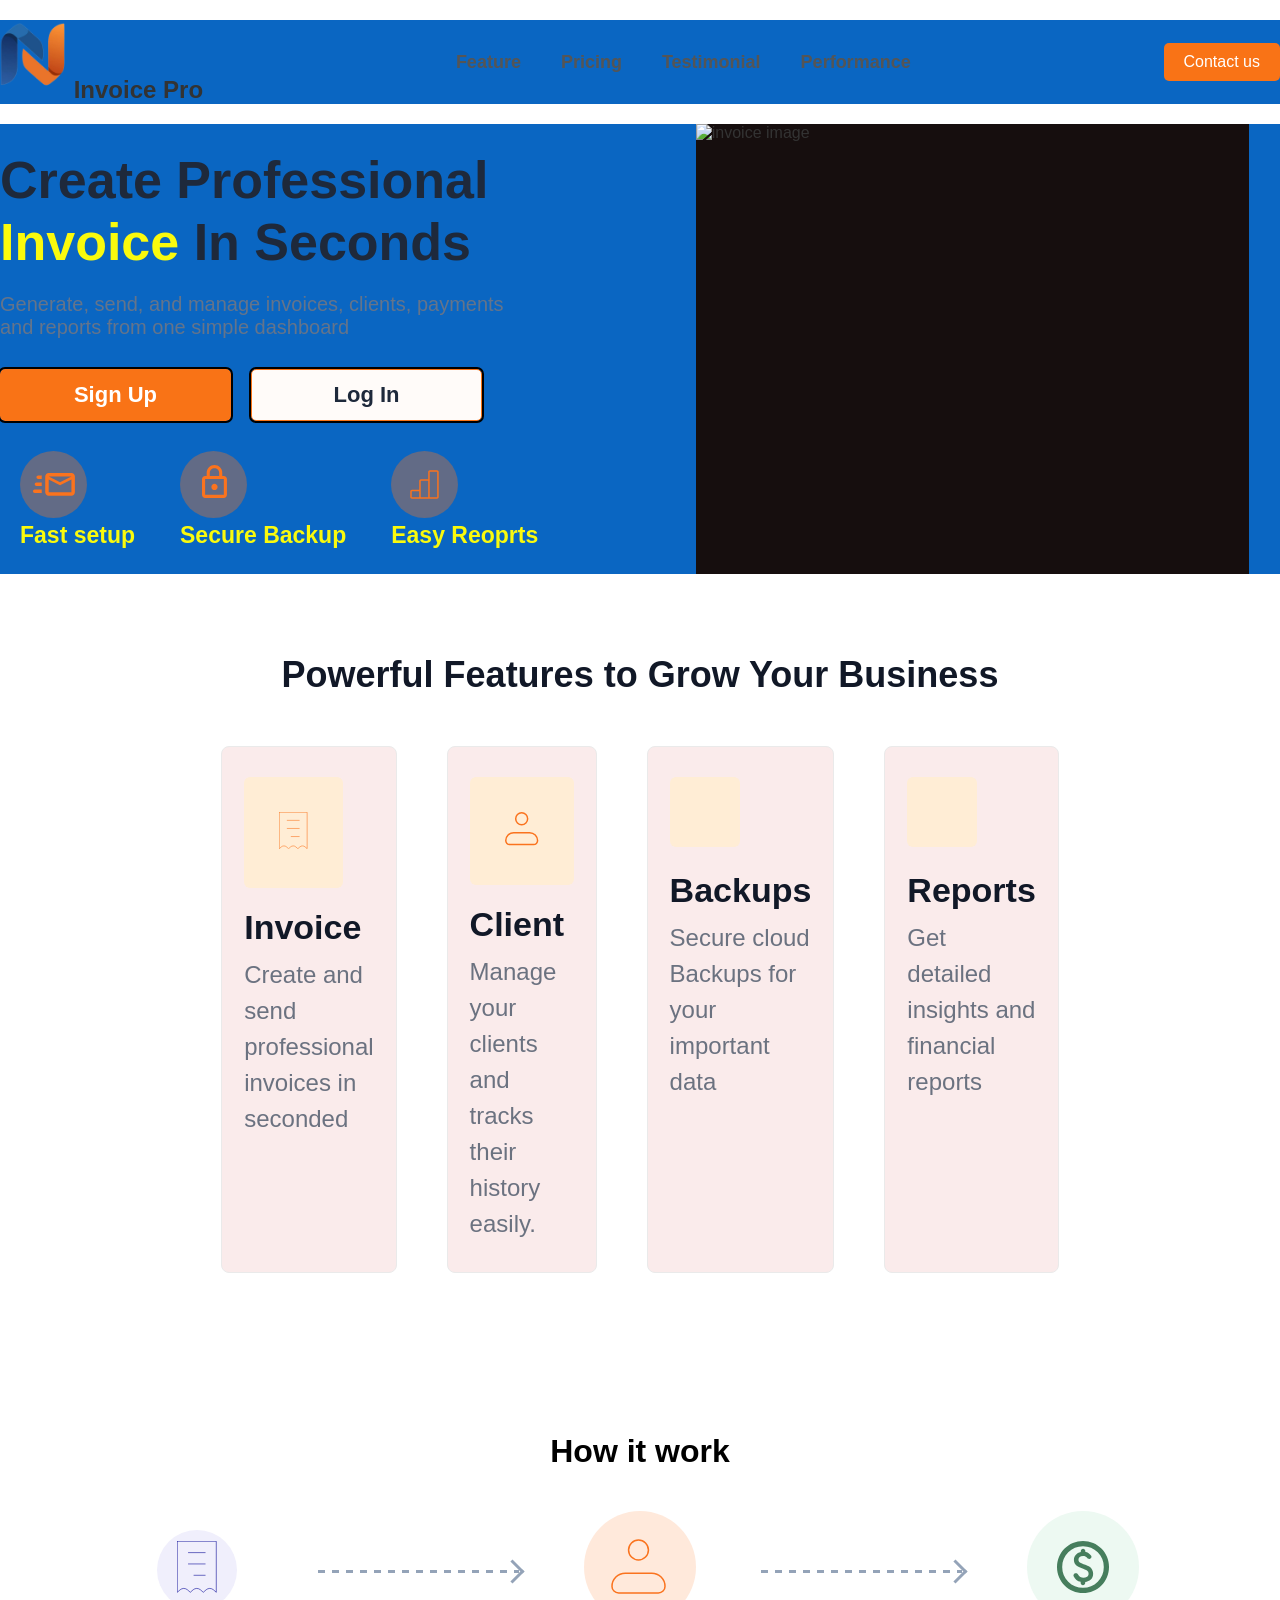
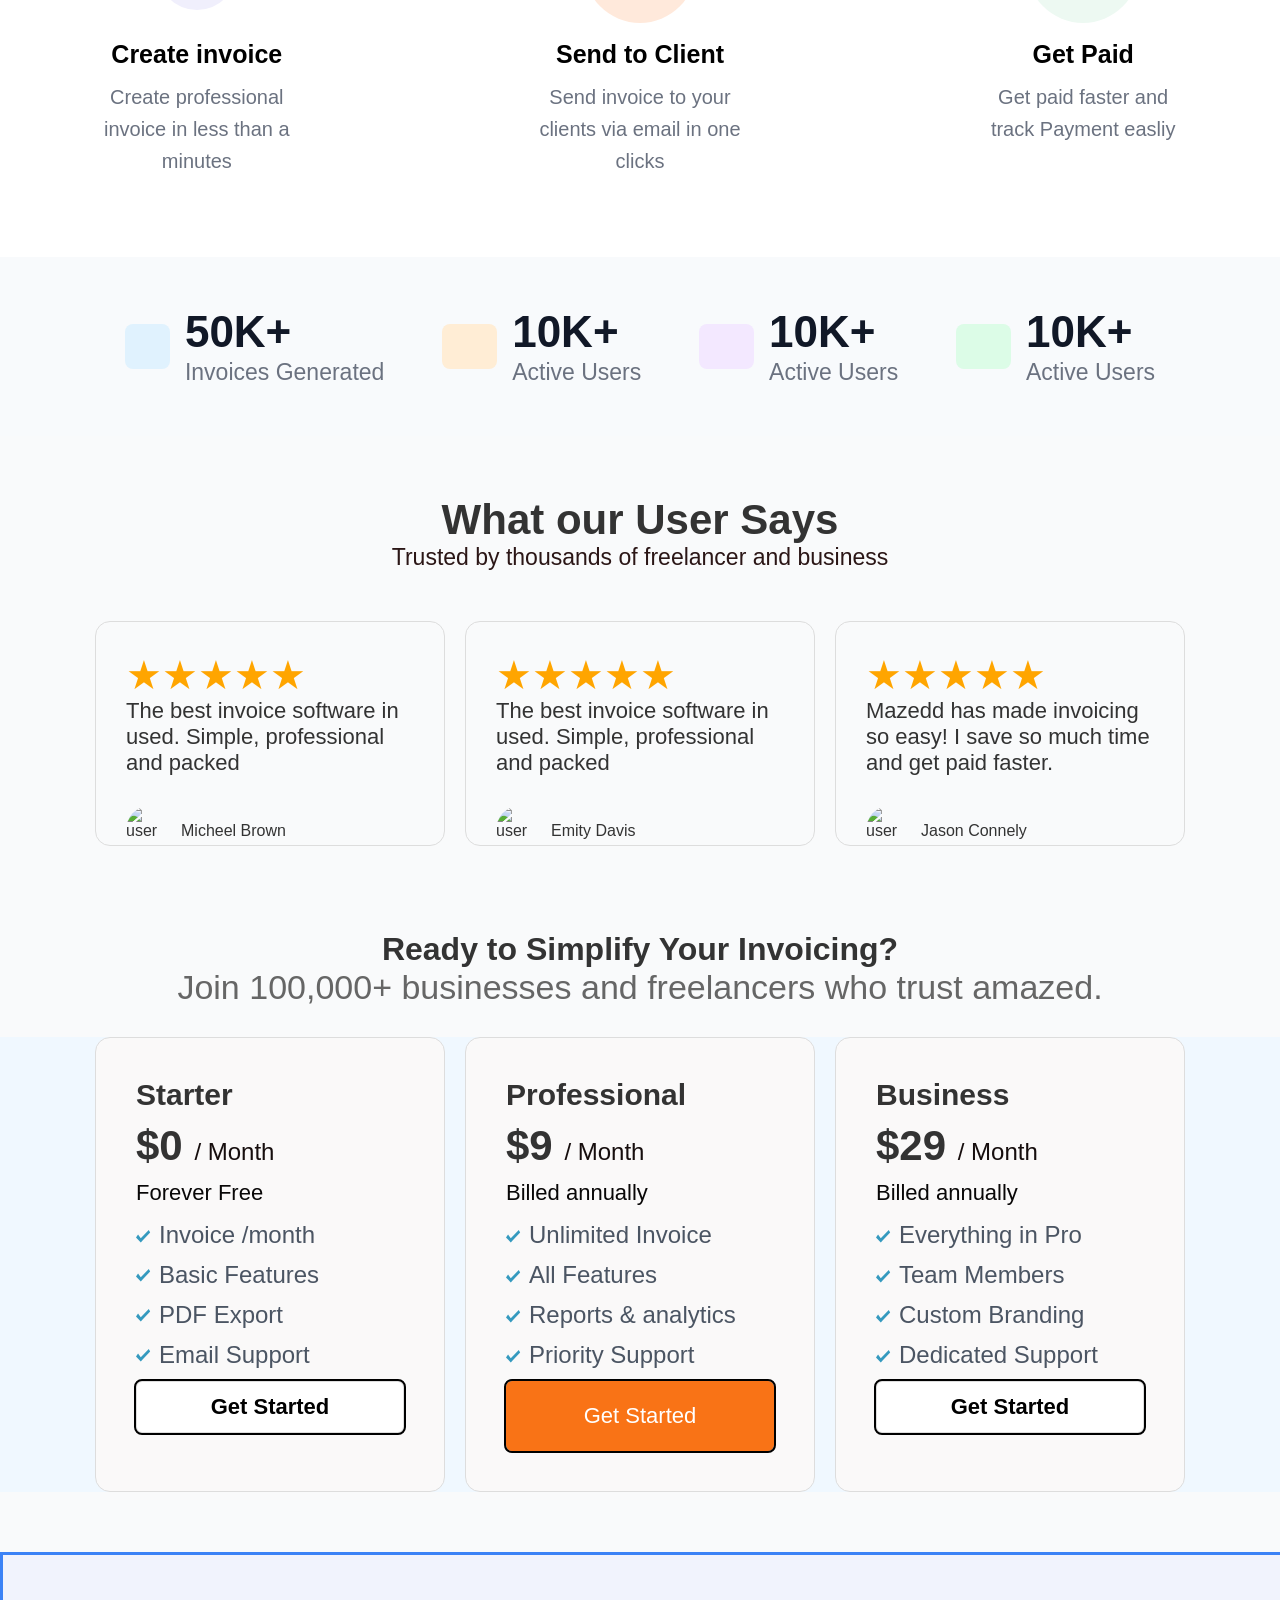
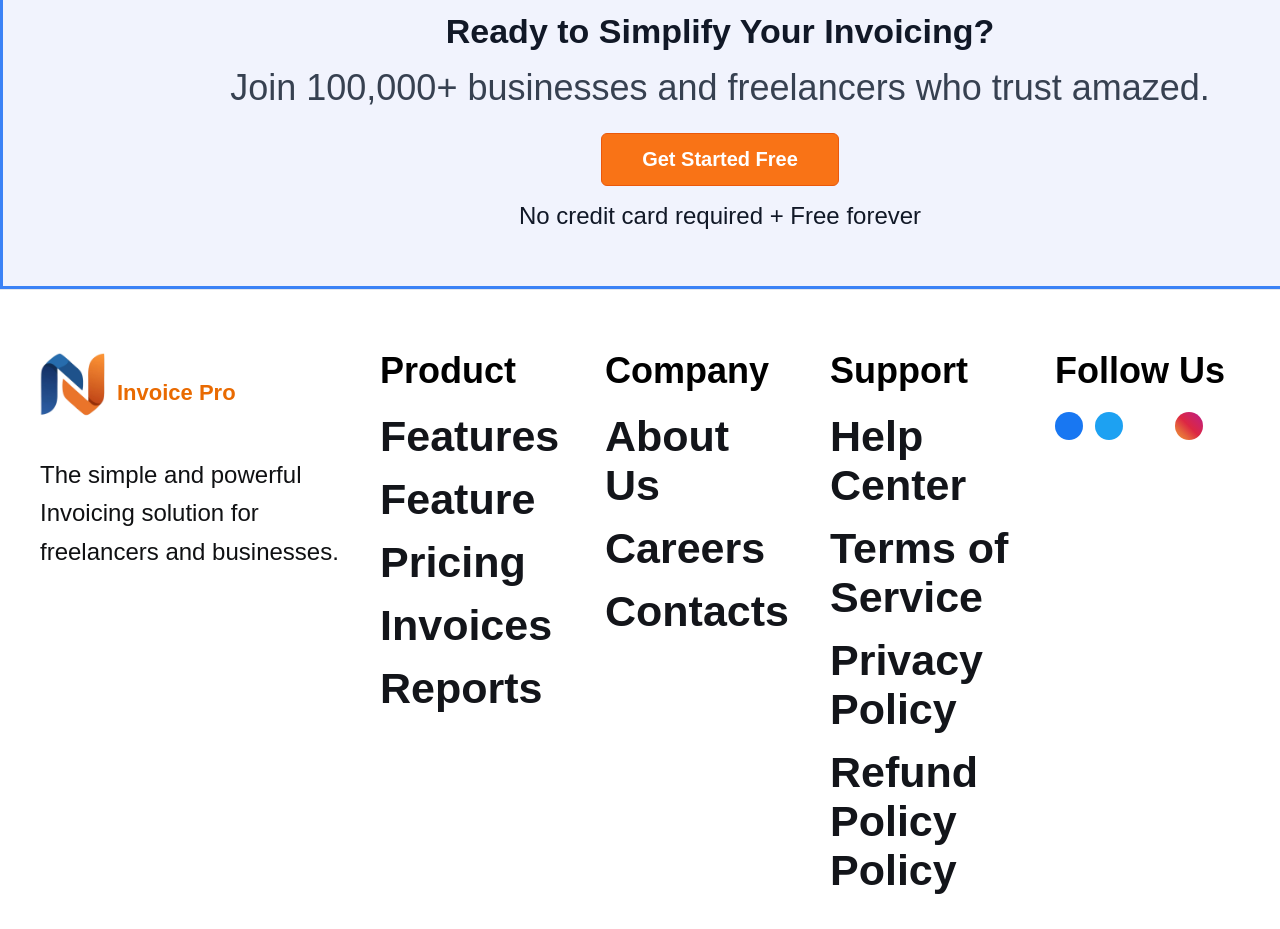
==== commit 1e2c894f: "update" ====
--- a/index.html
+++ b/index.html
@@ -16,7 +16,16 @@
 
     <header class="header">
         <div class="container navbar">
-            <div style="font-size: 24px; font-weight: bold;" class="logo"> <i></i> Invoice Pro</div>
+            <div style="font-size: 24px; font-weight: bold;" class="logo"><svg width="67" height="78" viewBox="0 0 67 78" fill="none" xmlns="http://www.w3.org/2000/svg" xmlns:xlink="http://www.w3.org/1999/xlink">
+<rect width="67" height="78" fill="url(#pattern0_511_84)"/>
+<defs>
+<pattern id="pattern0_511_84" patternContentUnits="objectBoundingBox" width="1" height="1">
+<use xlink:href="#image0_511_84" transform="matrix(0.00315278 0 0 0.00271856 -0.291667 -0.245509)"/>
+</pattern>
+<image id="image0_511_84" width="500" height="500" preserveAspectRatio="none" xlink:href="[data-uri]"/>
+</defs>
+</svg>
+<i></i> Invoice Pro</div>
             <nav>
                 <ul class="nav-links">
                     <li><a href="#">Feature</a></li>
@@ -47,7 +56,7 @@
                                     d="M51.4097 22H28.713C26.7926 22 25.2213 23.5713 25.2213 25.4919V41.2052C25.2213 42.1313 25.5891 43.0195 26.244 43.6744C26.8988 44.3292 27.787 44.6971 28.713 44.6971H51.4097C53.3476 44.6971 54.9014 43.1432 54.9014 41.2052V25.4919C54.9014 24.5658 54.5336 23.6776 53.8787 23.0227C53.2239 22.3679 52.3357 22 51.4097 22ZM51.4097 41.2052H28.713V28.4076L40.0613 34.2215L51.4097 28.4076V41.2052ZM40.0613 31.2709L28.713 25.4919H51.4097L40.0613 31.2709ZM21.7295 41.2052C21.7295 41.502 21.7818 41.7814 21.8168 42.0782H14.7459C13.7822 42.0782 13 41.2925 13 40.3323C13 39.372 13.7822 38.5863 14.7459 38.5863H21.7295V41.2052ZM18.2377 24.6189H21.8168C21.7818 24.9157 21.7295 25.1951 21.7295 25.4919V28.1108H18.2377C17.2774 28.1108 16.4918 27.3251 16.4918 26.3648C16.4918 25.4046 17.2774 24.6189 18.2377 24.6189ZM14.7459 33.3485C14.7459 32.3883 15.5315 31.6026 16.4918 31.6026H21.7295V35.0945H16.4918C15.5315 35.0945 14.7459 34.3088 14.7459 33.3485Z"
                                     fill="#FA731E" />
                             </svg>
-                        </i> Fast setup</span>
+                        </i> <h4 style="font-size: 23px;">Fast setup</h4></span>
                     <span><i><svg width="67" height="67" viewBox="0 0 67 67" fill="none"
                                 xmlns="http://www.w3.org/2000/svg">
                                 <rect width="67" height="67" rx="33.5" fill="#FA731E" fill-opacity="0.37" />
@@ -55,7 +64,7 @@
                                     d="M34.4709 39.0844C33.6441 39.0844 32.8511 38.754 32.2664 38.166C31.6817 37.578 31.3532 36.7804 31.3532 35.9488C31.3532 34.2086 32.7406 32.8133 34.4709 32.8133C35.2978 32.8133 36.0908 33.1436 36.6755 33.7317C37.2602 34.3197 37.5887 35.1172 37.5887 35.9488C37.5887 36.7804 37.2602 37.578 36.6755 38.166C36.0908 38.754 35.2978 39.0844 34.4709 39.0844ZM43.8241 43.7877V28.11H25.1177V43.7877H43.8241ZM43.8241 24.9744C44.651 24.9744 45.444 25.3048 46.0287 25.8928C46.6134 26.4808 46.9419 27.2784 46.9419 28.11V43.7877C46.9419 44.6193 46.6134 45.4168 46.0287 46.0049C45.444 46.5929 44.651 46.9233 43.8241 46.9233H25.1177C24.2909 46.9233 23.4979 46.5929 22.9132 46.0049C22.3285 45.4168 22 44.6193 22 43.7877V28.11C22 26.3697 23.3874 24.9744 25.1177 24.9744H26.6766V21.8389C26.6766 19.7599 27.4978 17.766 28.9595 16.296C30.4212 14.8259 32.4037 14 34.4709 14C35.4945 14 36.508 14.2028 37.4537 14.5967C38.3993 14.9906 39.2586 15.568 39.9824 16.296C40.7061 17.0239 41.2803 17.888 41.672 18.8391C42.0637 19.7901 42.2653 20.8095 42.2653 21.8389V24.9744H43.8241ZM34.4709 17.1355C33.2306 17.1355 32.0411 17.6311 31.1641 18.5131C30.287 19.3952 29.7943 20.5915 29.7943 21.8389V24.9744H39.1475V21.8389C39.1475 20.5915 38.6548 19.3952 37.7778 18.5131C36.9008 17.6311 35.7112 17.1355 34.4709 17.1355Z"
                                     fill="#FA731E" />
                             </svg>
-                        </i> Secure Backup</span>
+                        </i><h4 style="font-size: 23px ;display: flex;flex-direction: column;";>Secure Backup</h4></span>
                     <span><i><svg width="67" height="67" viewBox="0 0 67 67" fill="none"
                                 xmlns="http://www.w3.org/2000/svg">
                                 <rect width="67" height="67" rx="33.5" fill="#FA731E" fill-opacity="0.37" />
@@ -63,7 +72,7 @@
                                     d="M28.9791 46.9372H37.9581M28.9791 46.9372V39.4547M28.9791 46.9372H20.8979C20.6598 46.9372 20.4314 46.8426 20.263 46.6742C20.0946 46.5058 20 46.2774 20 46.0393V40.3526C20 40.1144 20.0946 39.886 20.263 39.7176C20.4314 39.5493 20.6598 39.4547 20.8979 39.4547H28.9791M37.9581 46.9372V28.9791M37.9581 46.9372H46.0393C46.2774 46.9372 46.5058 46.8426 46.6742 46.6742C46.8426 46.5058 46.9372 46.2774 46.9372 46.0393V20.8979C46.9372 20.6598 46.8426 20.4314 46.6742 20.263C46.5058 20.0946 46.2774 20 46.0393 20H38.856C38.6179 20 38.3895 20.0946 38.2211 20.263C38.0527 20.4314 37.9581 20.6598 37.9581 20.8979V28.9791M28.9791 39.4547V29.877C28.9791 29.6388 29.0737 29.4105 29.2421 29.2421C29.4105 29.0737 29.6388 28.9791 29.877 28.9791H37.9581"
                                     stroke="#FA731E" stroke-width="1.5" />
                             </svg>
-                        </i> Easy Reports</span>
+                        </i><h4 style="font-size: 23px;">Easy Reoprts</h4></span>
                 </div>
             </div>
             <div class="hero-image">
@@ -244,8 +253,8 @@
     <section class="sec-2">
         <h2 class="heading">Ready to Simplify Your Invoicing?</h2>
         <p class="para">Join 100,000+ businesses and freelancers who trust amazed. </p>
-        <div class="container div-boxes">
-            <div class="box">
+        <div style="background-color: oklch(97.515% 0.01276 244.483);" class="container div-boxes">
+            <div style="background-color:;" class="box">
                 <span class="plan-title">Starter</span>
                 <div class="price">$0 <span>/ Month</span></div>
                 <p class="plan-desc">Forever Free</p>
@@ -284,10 +293,22 @@
                 <div class="price">$9 <span>/ Month</span></div>
                 <p class="plan-desc">Billed annually</p>
                 <ul class="plan-features">
-                    <li><i class="fa-solid fa-check"></i> Unlimited Invoice</li>
-                    <li><i class="fa-solid fa-check"></i>All Features </li>
-                    <li><i class="fa-solid fa-check"></i> Reports & analytics</li>
-                    <li><i class="fa-solid fa-check"></i> Priority Support</li>
+                    <li><i><svg width="15" height="13" viewBox="0 0 15 13" fill="none" xmlns="http://www.w3.org/2000/svg">
+<path d="M2.04655 4.6025L0 7.43619L4.77529 12.3951L6.82184 10.2699L14.1684 2.47717L12.7516 0L4.77529 8.14461L2.04655 4.6025Z" fill="#359ABF"/>
+</svg>
+</i> Unlimited Invoice</li>
+                    <li><i><svg width="15" height="13" viewBox="0 0 15 13" fill="none" xmlns="http://www.w3.org/2000/svg">
+<path d="M2.04655 4.6025L0 7.43619L4.77529 12.3951L6.82184 10.2699L14.1684 2.47717L12.7516 0L4.77529 8.14461L2.04655 4.6025Z" fill="#359ABF"/>
+</svg>
+</i>All Features </li>
+                    <li><i><svg width="15" height="13" viewBox="0 0 15 13" fill="none" xmlns="http://www.w3.org/2000/svg">
+<path d="M2.04655 4.6025L0 7.43619L4.77529 12.3951L6.82184 10.2699L14.1684 2.47717L12.7516 0L4.77529 8.14461L2.04655 4.6025Z" fill="#359ABF"/>
+</svg>
+</i> Reports & analytics</li>
+                    <li><i><svg width="15" height="13" viewBox="0 0 15 13" fill="none" xmlns="http://www.w3.org/2000/svg">
+<path d="M2.04655 4.6025L0 7.43619L4.77529 12.3951L6.82184 10.2699L14.1684 2.47717L12.7516 0L4.77529 8.14461L2.04655 4.6025Z" fill="#359ABF"/>
+</svg>
+</i> Priority Support</li>
                 </ul>
                 <button class="btn-orange">Get Started</button>
             </div>
@@ -297,10 +318,22 @@
                 <div class="price">$29 <span>/ Month</span></div>
                 <p class="plan-desc">Billed annually</p>
                 <ul class="plan-features">
-                    <li><i class="fa-solid fa-check"></i> Everything in Pro</li>
-                    <li><i class="fa-solid fa-check"></i> Team Members</li>
-                    <li><i class="fa-solid fa-check"></i> Custom Branding</li>
-                    <li><i class="fa-solid fa-check"></i> Dedicated Support</li>
+                    <li><i><svg width="15" height="13" viewBox="0 0 15 13" fill="none" xmlns="http://www.w3.org/2000/svg">
+<path d="M2.04655 4.6025L0 7.43619L4.77529 12.3951L6.82184 10.2699L14.1684 2.47717L12.7516 0L4.77529 8.14461L2.04655 4.6025Z" fill="#359ABF"/>
+</svg>
+</i> Everything in Pro</li>
+                    <li><i><svg width="15" height="13" viewBox="0 0 15 13" fill="none" xmlns="http://www.w3.org/2000/svg">
+<path d="M2.04655 4.6025L0 7.43619L4.77529 12.3951L6.82184 10.2699L14.1684 2.47717L12.7516 0L4.77529 8.14461L2.04655 4.6025Z" fill="#359ABF"/>
+</svg>
+</i> Team Members</li>
+                    <li><i><svg width="15" height="13" viewBox="0 0 15 13" fill="none" xmlns="http://www.w3.org/2000/svg">
+<path d="M2.04655 4.6025L0 7.43619L4.77529 12.3951L6.82184 10.2699L14.1684 2.47717L12.7516 0L4.77529 8.14461L2.04655 4.6025Z" fill="#359ABF"/>
+</svg>
+</i> Custom Branding</li>
+                    <li><i><svg width="15" height="13" viewBox="0 0 15 13" fill="none" xmlns="http://www.w3.org/2000/svg">
+<path d="M2.04655 4.6025L0 7.43619L4.77529 12.3951L6.82184 10.2699L14.1684 2.47717L12.7516 0L4.77529 8.14461L2.04655 4.6025Z" fill="#359ABF"/>
+</svg>
+</i> Dedicated Support</li>
                 </ul>
                 <button>Get Started</button>
             </div>
@@ -322,8 +355,17 @@
         <div class="footer-container">
             <div class="footer-brand">
                 <div class="footer-logo">
-                    <span class="logo-icon">N</span>
-                    <span class="logo-text">Invoice Pro</span>
+                    <span class="logo-icon"><i><svg width="67" height="78" viewBox="0 0 67 78" fill="none" xmlns="http://www.w3.org/2000/svg" xmlns:xlink="http://www.w3.org/1999/xlink">
+<rect width="67" height="78" fill="url(#pattern0_513_320)"/>
+<defs>
+<pattern id="pattern0_513_320" patternContentUnits="objectBoundingBox" width="1" height="1">
+<use xlink:href="#image0_513_320" transform="matrix(0.00315278 0 0 0.00271856 -0.291667 -0.245509)"/>
+</pattern>
+<image id="image0_513_320" width="500" height="500" preserveAspectRatio="none" xlink:href="[data-uri]"/>
+</defs>
+</svg>
+</i></span>
+                    <span class="logo-text"> Invoice Pro</span>
                 </div>
                 <p class="footer-text">The simple and powerful Invoicing solution for freelancers and businesses.</p>
             </div>
@@ -331,7 +373,9 @@
             <div class="footer-links-column">
                 <h4 class="footer-heading">Product</h4>
                 <ul class="footer-list">
-                    <li class="footer-list-item"><a href="#" class="footer-link">Features</a></li>
+                    <li class="footer-list-item">
+                        <i></i><a href="#" class="footer-link">Features</a></li>
+                    <li class="footer-list-item"><a href="#" class="footer-link">Feature</a></li>
                     <li class="footer-list-item"><a href="#" class="footer-link">Pricing</a></li>
                     <li class="footer-list-item"><a href="#" class="footer-link">Invoices</a></li>
                     <li class="footer-list-item"><a href="#" class="footer-link">Reports</a></li>
@@ -350,14 +394,14 @@
             <div class="footer-links-column">
                 <h4 class="footer-heading">Support</h4>
                 <ul class="footer-list">
-                    <li style="font-size: 34px;" class="footer-list-item"><a href="#" class="footer-link">Help
-                            Center</a></li>
-                    <li style="font-size: 34px;" class="footer-list-item"><a href="#" class="footer-link">Terms of
-                            Service</a></li>
-                    <li style="font-size: 34px;" class="footer-list-item"><a href="#" class="footer-link">Privacy
-                            Policy</a></li>
-                    <li style="font-size: 34px;" class="footer-list-item"><a href="#" class="footer-link">Refund Policy
-                            Policy</a></li>
+                    <li style="font-size: 34px;" class="footer-list-item"><a href="#" class="footer-link">  <h4>Help
+                            Center</h3></a></li>
+                    <li style="font-size: 34px;" class="footer-list-item"><a href="#" class="footer-link"> <h4>Terms of
+                            Service </h3></a></li>
+                    <li style="font-size: 34px;" class="footer-list-item"><a href="#" class="footer-link"><h4>Privacy
+                            Policy</h4></a></li>
+                    <li style="font-size: 34px;" class="footer-list-item"><a href="#" class="footer-link"> <h4>Refund Policy
+                            Policy</h3></a></li>
                 </ul>
             </div>
 
--- a/css/index.css
+++ b/css/index.css
@@ -11,9 +11,9 @@
 }
 
 .container {
-    width: 85%;
-    max-width: 1200px;
+    max-width: 1500px;
     margin: 0 auto;
+    background-color: #0a66c2;
 }
 
 
@@ -47,6 +47,7 @@
 }
 
 .btn-contact {
+
     background: #f97316;
     color: white;
     padding: 10px 20px;
@@ -58,11 +59,16 @@
     background: #ea580c;
     transform: translateY(-2px);
 }
+.hero-section{
+    width: 100%;
+    height: 100%;
+    /* background-color: #0a66c2; */
+}
 
 .hero-container {
     display: flex;
     align-items: center;
-    padding: 80px 0;
+    padding: 80px 220;
     gap: 50px;
 }
 
@@ -78,11 +84,14 @@
 }
 
 .hero-text span {
-    color: #080807;
-}
-
+    color: #fafa0d;
+}
+.span2{
+/* background-color: #10b981; */
+padding-top: 50px;
+}
 .hero-text p {
-    font-size: 18px;
+    font-size: 28px;
     margin-top: 20px;
     color: #64748b;
 }
@@ -94,6 +103,7 @@
 }
 
 .btn-signup {
+    width: 231px;
     background: #f97316;
     color: white;
     padding: 12px 30px;
@@ -109,6 +119,7 @@
 
 
 .btn-login {
+    width: 231px;
     background: #fffbf9;
     color: #1e293b;
     padding: 12px 30px;
@@ -131,7 +142,7 @@
 
 .hero-image img {
     background-color: #160e0e;
-    width: 100%;
+    width: 90%;
     height: 50vh;
 }
 
@@ -394,6 +405,7 @@
 
 
 .sec-1 {
+    /* background-color: #10b981; */
     margin: 60px auto;
     text-align: center;
 }
@@ -435,6 +447,7 @@
 }
 
 .text {
+    /* background-color: #0a66c2; */
     font-size: 22px;
 }
 
@@ -451,11 +464,12 @@
     width: 45px;
     height: 50px;
     border-radius: 50%;
-    background-color: rebeccapurple;
+    /* background-color: rebeccapurple; */
 }
 
 
 .sec-2 {
+    
     margin: 60px auto;
     text-align: center;
     /* background-color: #ea580c; */
@@ -473,7 +487,7 @@
 }
 
 .div-boxes {
-    /* background-color: #10b981; */
+    background-color: ;
     display: flex;
     justify-content: center;
     gap: 20px;
@@ -487,17 +501,9 @@
     border: 1px solid #ddd;
     border-radius: 15px;
     text-align: left;
-    /* background: rgb(199, 55, 55); */
-}
-
-/* . {
-    width: 380px;
-    padding: 30px;
-    border: 2px solid #f97316;
-    border-radius: 15px;
-    text-align: left;
-    background: white;
-} */
+    background: #faf9f9;
+}
+
 
 .plan-title {
     font-size: 30px;
@@ -545,12 +551,13 @@
 }
 
 .plan-features li i {
+    /* background-color: pink; */
     color: #10b981;
 
 }
 
 button {
-    background-color: ;
+    background-color: chartreuse;
     width: 100%;
     padding: 12px;
     background: white;
@@ -559,7 +566,8 @@
     border: 1px solid #ddd;
     border-radius: 6px;
     cursor: pointer;
-    font-weight: 500;
+    font-weight: 700;
+    font-size: 22px;
 }
 
 .btn-orange {
@@ -574,16 +582,16 @@
 }
 
 .btn-orange:hover {
-    outline: 3px solid #2b84ce;
+    outline: 3px solid #3f79a8;
     outline-offset: 4px;
 }
 
 
 
 .section {
+    /* width: 100%; */
     position: relative;
-    width: 100%;
-    max-width: 1440px;
+    width: 1440px;
     height: 337px;
     margin: 0 auto;
     background-color: #f1f3fd;
@@ -599,7 +607,7 @@
 }
 
 .head-1 {
-    font-size: 32px;
+    font-size: 34px;
     font-weight: 700;
     color: #111827;
     margin-top: 0;
@@ -609,7 +617,7 @@
 }
 
 .section-text-top {
-    font-size: 16px;
+    font-size: 36px;
     color: #374151;
     margin-top: 0;
     margin-right: 0;
@@ -620,7 +628,7 @@
 .btn-get-started {
     background-color: #f97316;
     color: #ffffff;
-    font-size: 16px;
+    font-size: 20px;
     font-weight: 600;
     text-decoration: none;
     padding-top: 14px;
@@ -639,7 +647,7 @@
 }
 
 .section-subtext {
-    font-size: 14px;
+    font-size: 24px;
     color: #111827;
     margin: 0;
 }
@@ -648,7 +656,7 @@
     position: absolute;
     right: 100px;
     top: 50%;
-    transform: translateY(-50%);
+background-color: oklch(99.542% 0.00652 161.009);
     display: flex;
     flex-direction: column;
     gap: 20px;
@@ -677,7 +685,7 @@
 
 .footer-container {
     width: 85%;
-    max-width: 1200px;
+    width: 1200px;
     margin-top: 0;
     margin-right: auto;
     margin-bottom: 0;
@@ -695,7 +703,7 @@
 
 .footer-text {
     font-size: 24px;
-    color: #6b7280;
+    color: #101113;
     line-height: 1.6;
 }
 
@@ -716,7 +724,7 @@
 }
 
 .logo-text {
-    font-size: 20px;
+    font-size: 22px;
     font-weight: 700;
     color: #e96a01;
 }
@@ -750,11 +758,13 @@
 
 .footer-link {
     text-decoration: none;
-    font-size: 14px;
+    font-size: 43px;
     color: #13151a;
-    transition: all 0.3s ease;
-}
-
+    
+}
+h3{
+    font-size: px;
+}
 .footer-link:hover {
     color: #f97316;
 }
@@ -782,6 +792,7 @@
 }
 
 .fb {
+    font-size: 30px;
     background-color: #1877f2;
 }
 
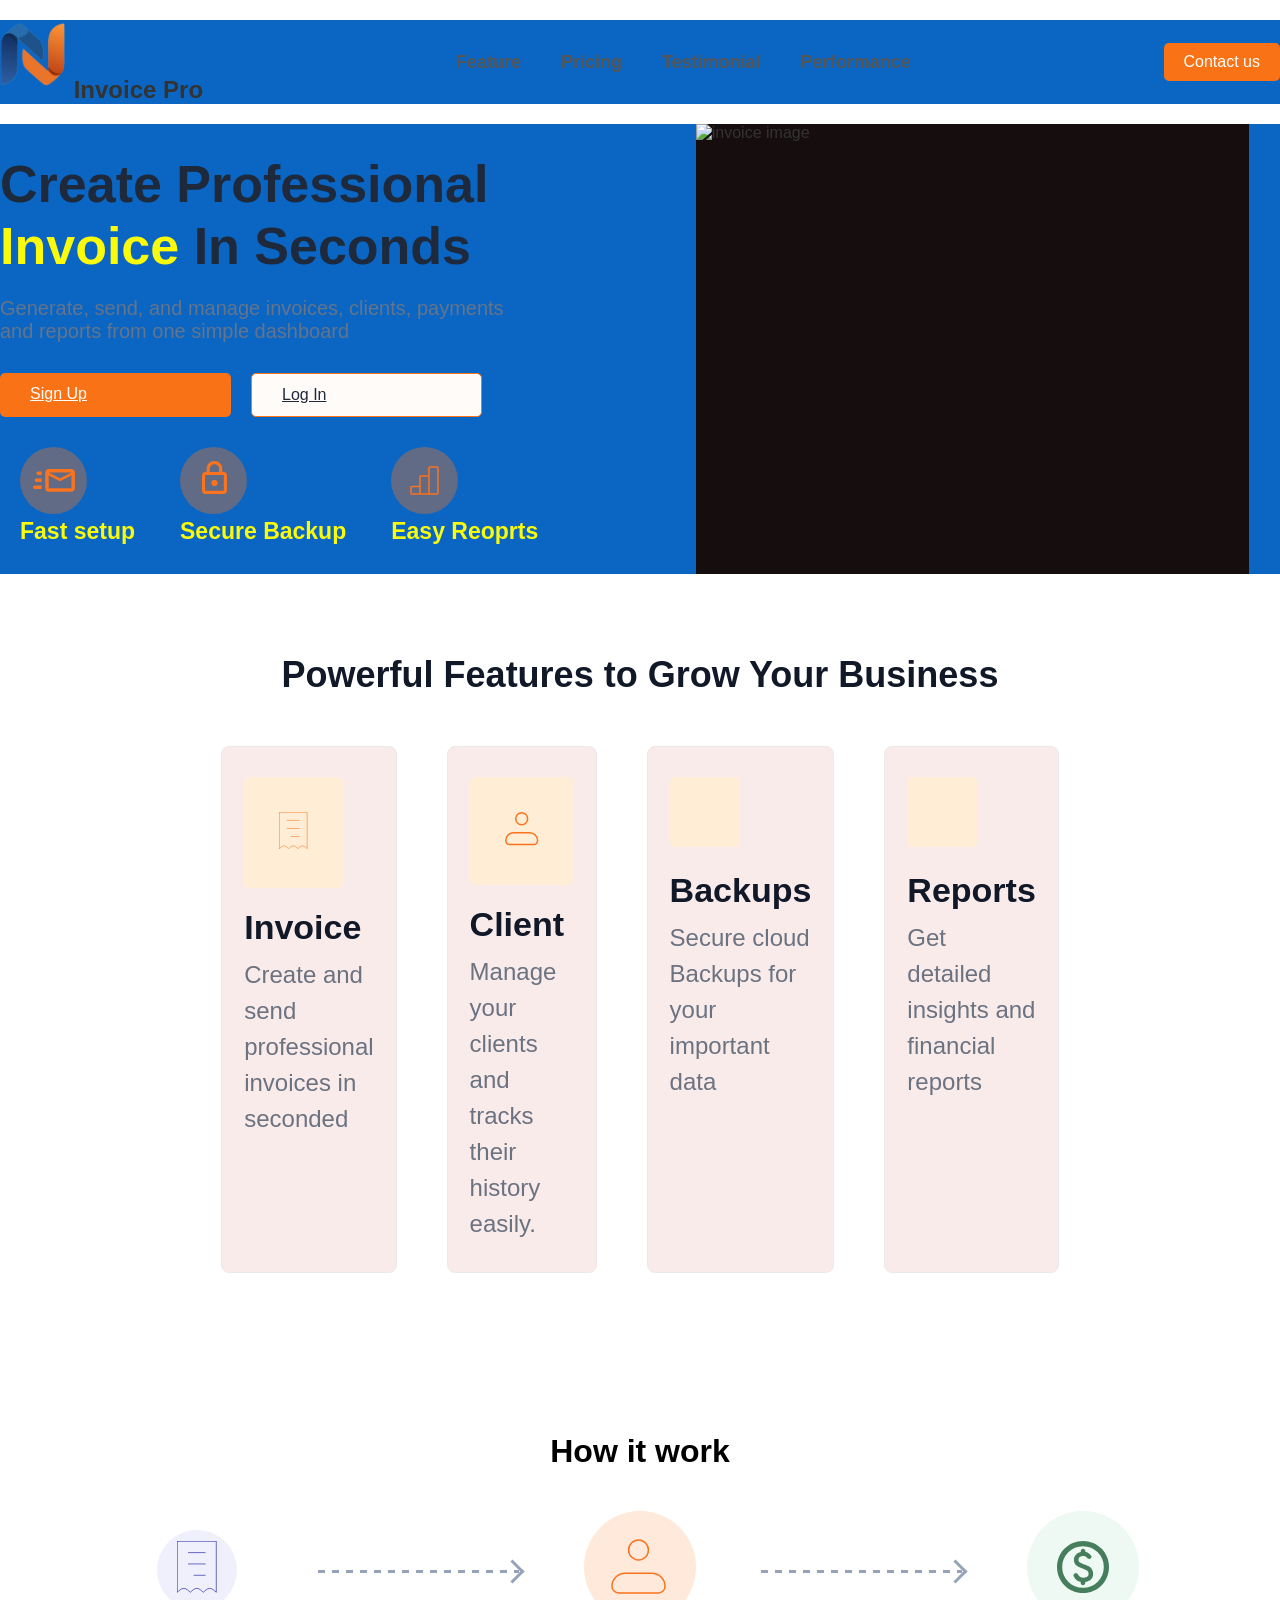
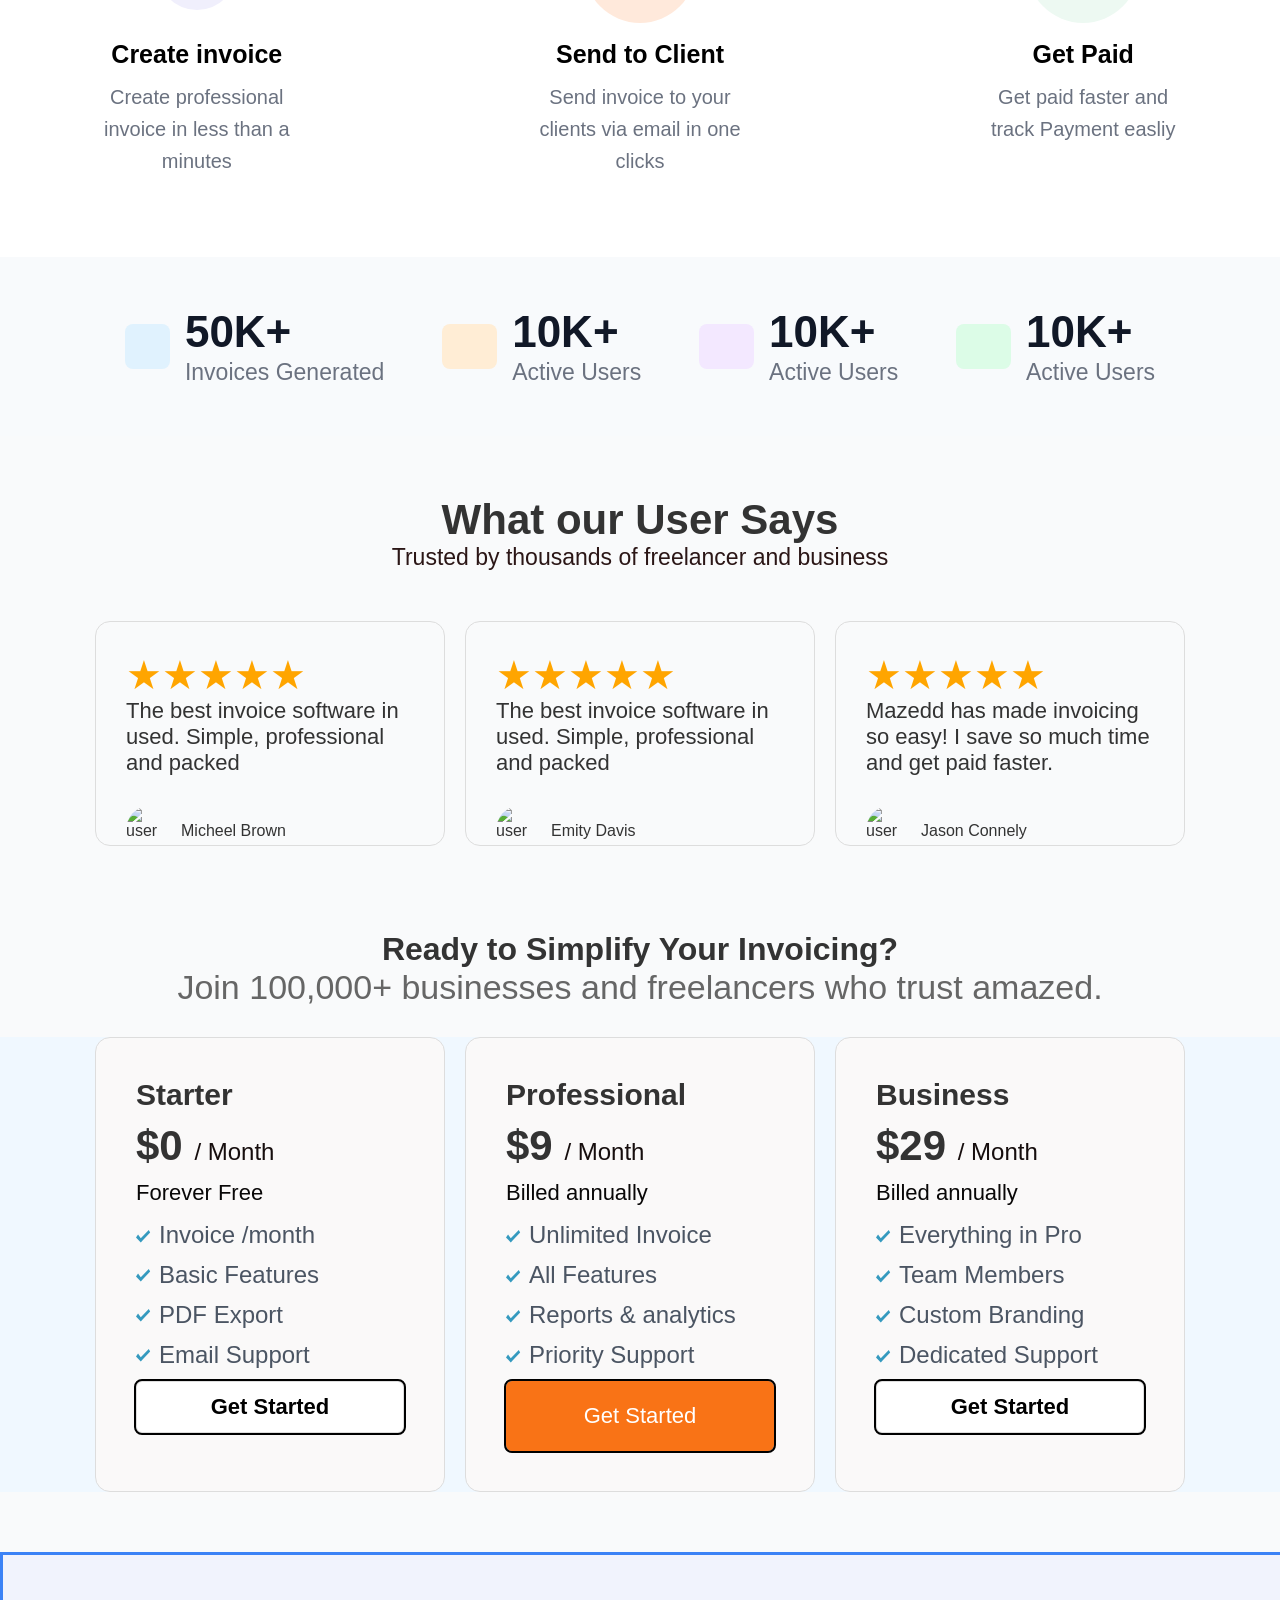
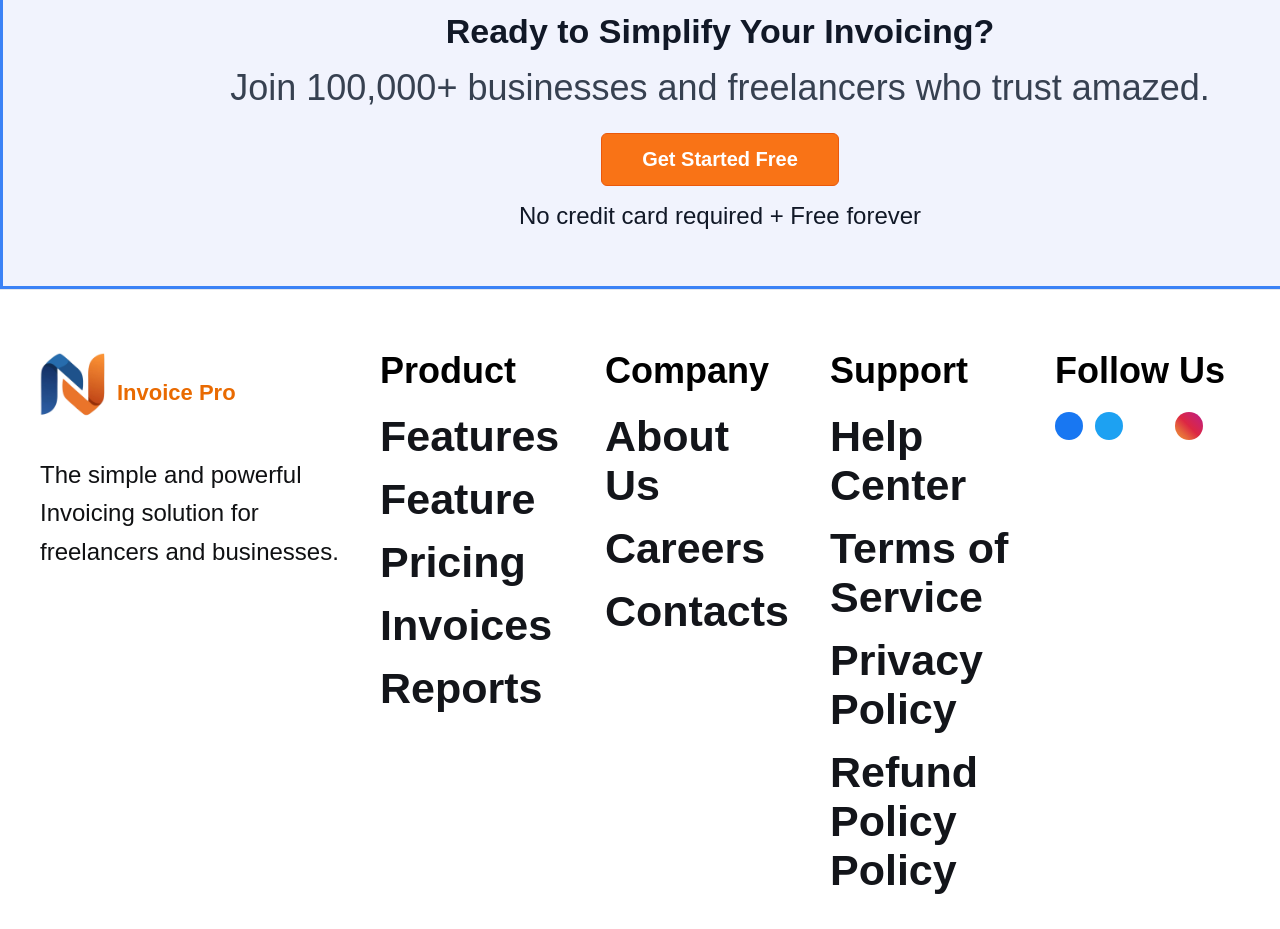
==== commit 0dd59507: "Fix broken internal navigation links" ====
--- a/index.html
+++ b/index.html
@@ -34,7 +34,7 @@
                     <li><a href="#">Performance</a></li>
                 </ul>
             </nav>
-            <a href="#" class="btn-contact">Contact us</a>
+            <a href="./contact.html" class="btn-contact">Contact us</a>
         </div>
     </header>
 
@@ -45,8 +45,8 @@
                 <p style="font-size: 20px;">Generate, send, and manage invoices, clients, payments <br> and reports from
                     one simple dashboard</p>
                 <div class="hero-btns">
-                    <button class="btn-signup">Sign Up</button>
-                    <button class="btn-login">Log In</button>
+                    <a href="./signup.html" class="btn-signup">Sign Up</a>
+                    <a href="./login.html" class="btn-login">Log In</a>
                 </div>
                 <div style="margin-top: 20px;gap: 45px; display: flex; margin-left: 20px; border:20px ;">
                     <span><i><svg width="67" height="67" viewBox="0 0 67 67" fill="none"
@@ -343,7 +343,7 @@
     <section class="section">
         <h2 class="head-1">Ready to Simplify Your Invoicing?</h2>
         <p class="section-text-top">Join 100,000+ businesses and freelancers who trust amazed.</p>
-        <a href="#" class="btn-get-started">Get Started Free</a>
+        <a href="./signup.html" class="btn-get-started">Get Started Free</a>
         <p class="section-subtext">No credit card required + Free forever</p>
         <div class="cloud-cart-icons">
             <i class="fa-solid fa-cloud-arrow-up cloud-icon"></i>
--- a/css/index.css
+++ b/css/index.css
@@ -820,4 +820,101 @@
     font-size: 12px;
     color: #9ca3af;
     margin: 0;
+}
+
+@media (max-width: 1024px) {
+    .hero-container {
+        padding: 48px 24px;
+        flex-direction: column;
+        text-align: center;
+    }
+
+    .hero-btns {
+        justify-content: center;
+        flex-wrap: wrap;
+    }
+
+    .features-container,
+    .work-container,
+    .stats-container,
+    .div-boxes,
+    .sec-1 .row {
+        width: min(94%, 1000px);
+        flex-wrap: wrap;
+        height: auto;
+    }
+
+    .section {
+        width: 94%;
+        height: auto;
+        padding: 36px 20px;
+    }
+
+    .footer-container {
+        width: 94%;
+        flex-wrap: wrap;
+    }
+}
+
+@media (max-width: 768px) {
+    .container {
+        padding: 0 16px;
+    }
+
+    .navbar {
+        flex-direction: column;
+        gap: 16px;
+    }
+
+    .nav-links {
+        gap: 16px;
+        flex-wrap: wrap;
+        justify-content: center;
+        font-size: 16px;
+    }
+
+    .hero-text h1 {
+        font-size: 34px;
+    }
+
+    .hero-text p {
+        font-size: 18px;
+    }
+
+    .btn-signup,
+    .btn-login {
+        width: 100%;
+        max-width: 320px;
+    }
+
+    .feature-item h3,
+    .section-title,
+    .footer-heading {
+        font-size: 26px;
+    }
+
+    .feature-item p,
+    .work-step p,
+    .plan-features li,
+    .section-subtext,
+    .footer-text {
+        font-size: 16px;
+    }
+
+    .price {
+        font-size: 30px;
+    }
+
+    .section-text-top {
+        font-size: 24px;
+    }
+
+    .cloud-cart-icons {
+        display: none;
+    }
+
+    .footer-list-item,
+    .footer-link {
+        font-size: 18px;
+    }
 }
